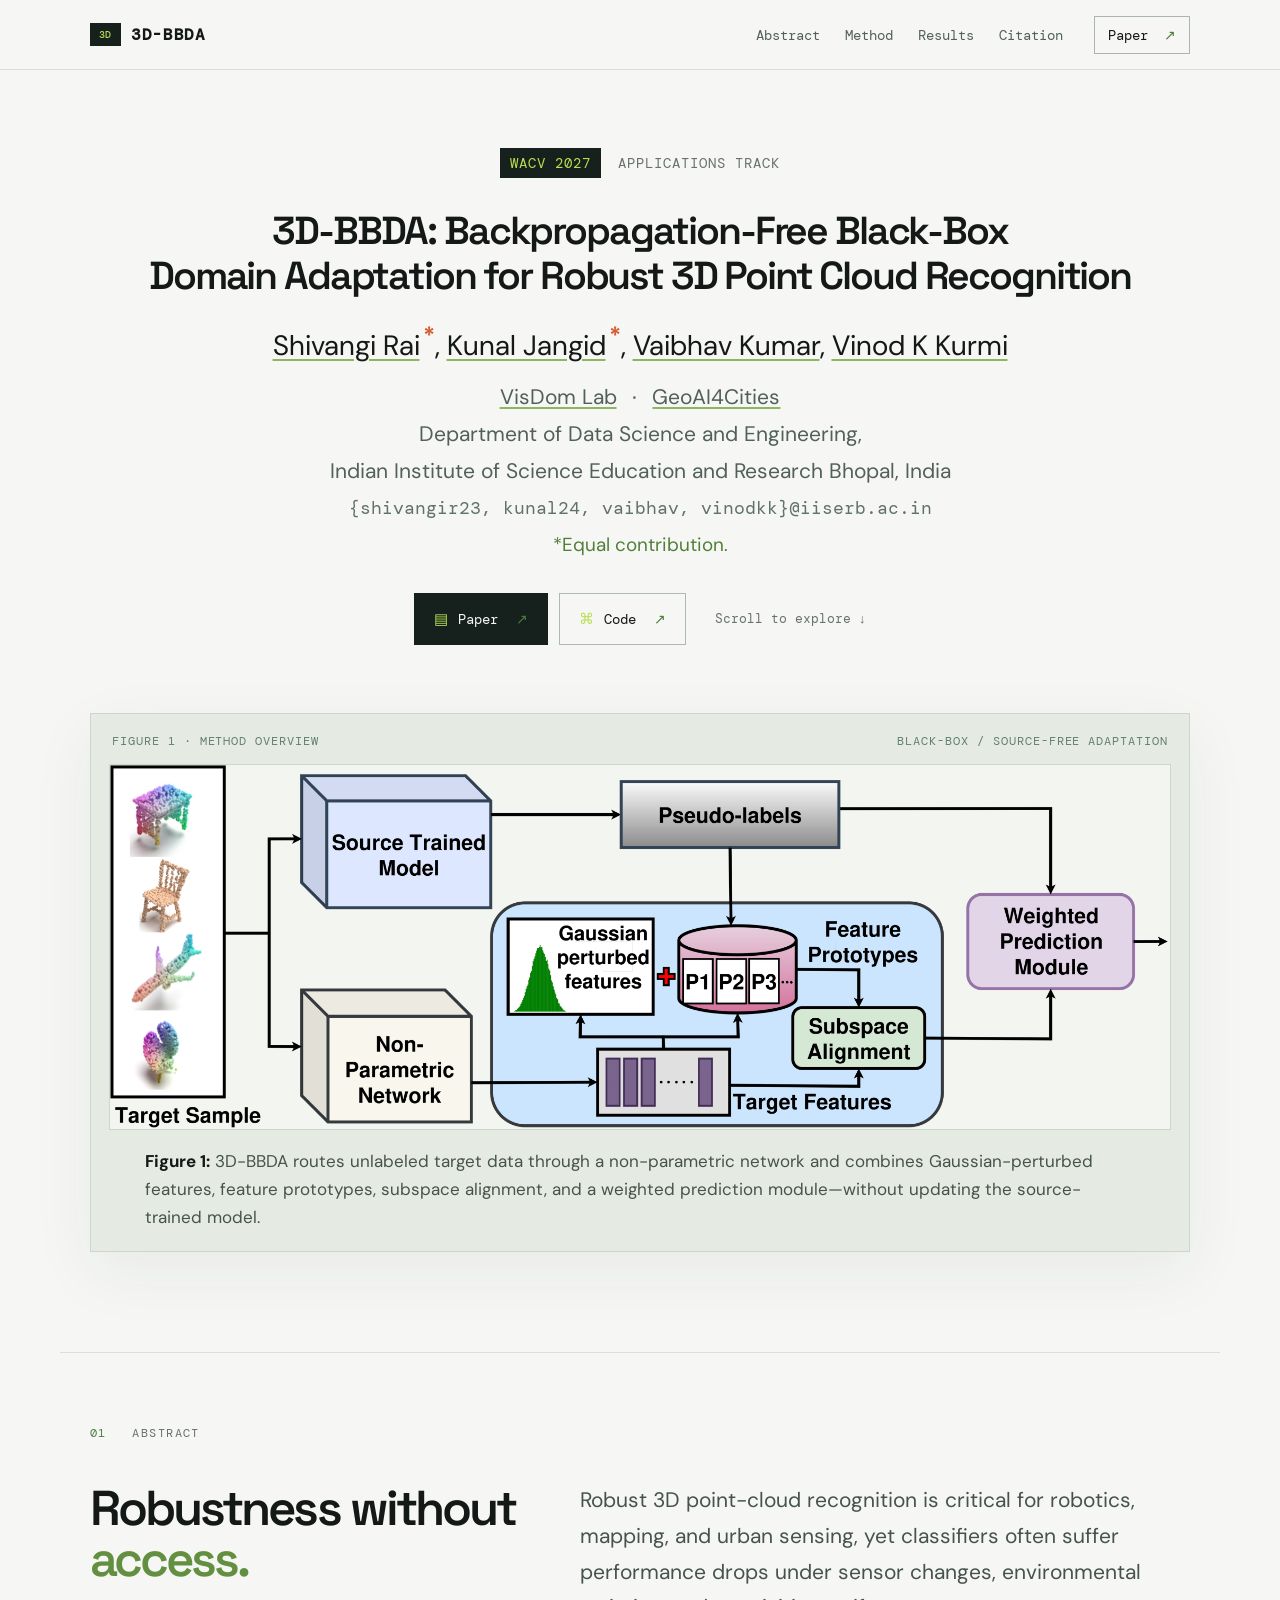
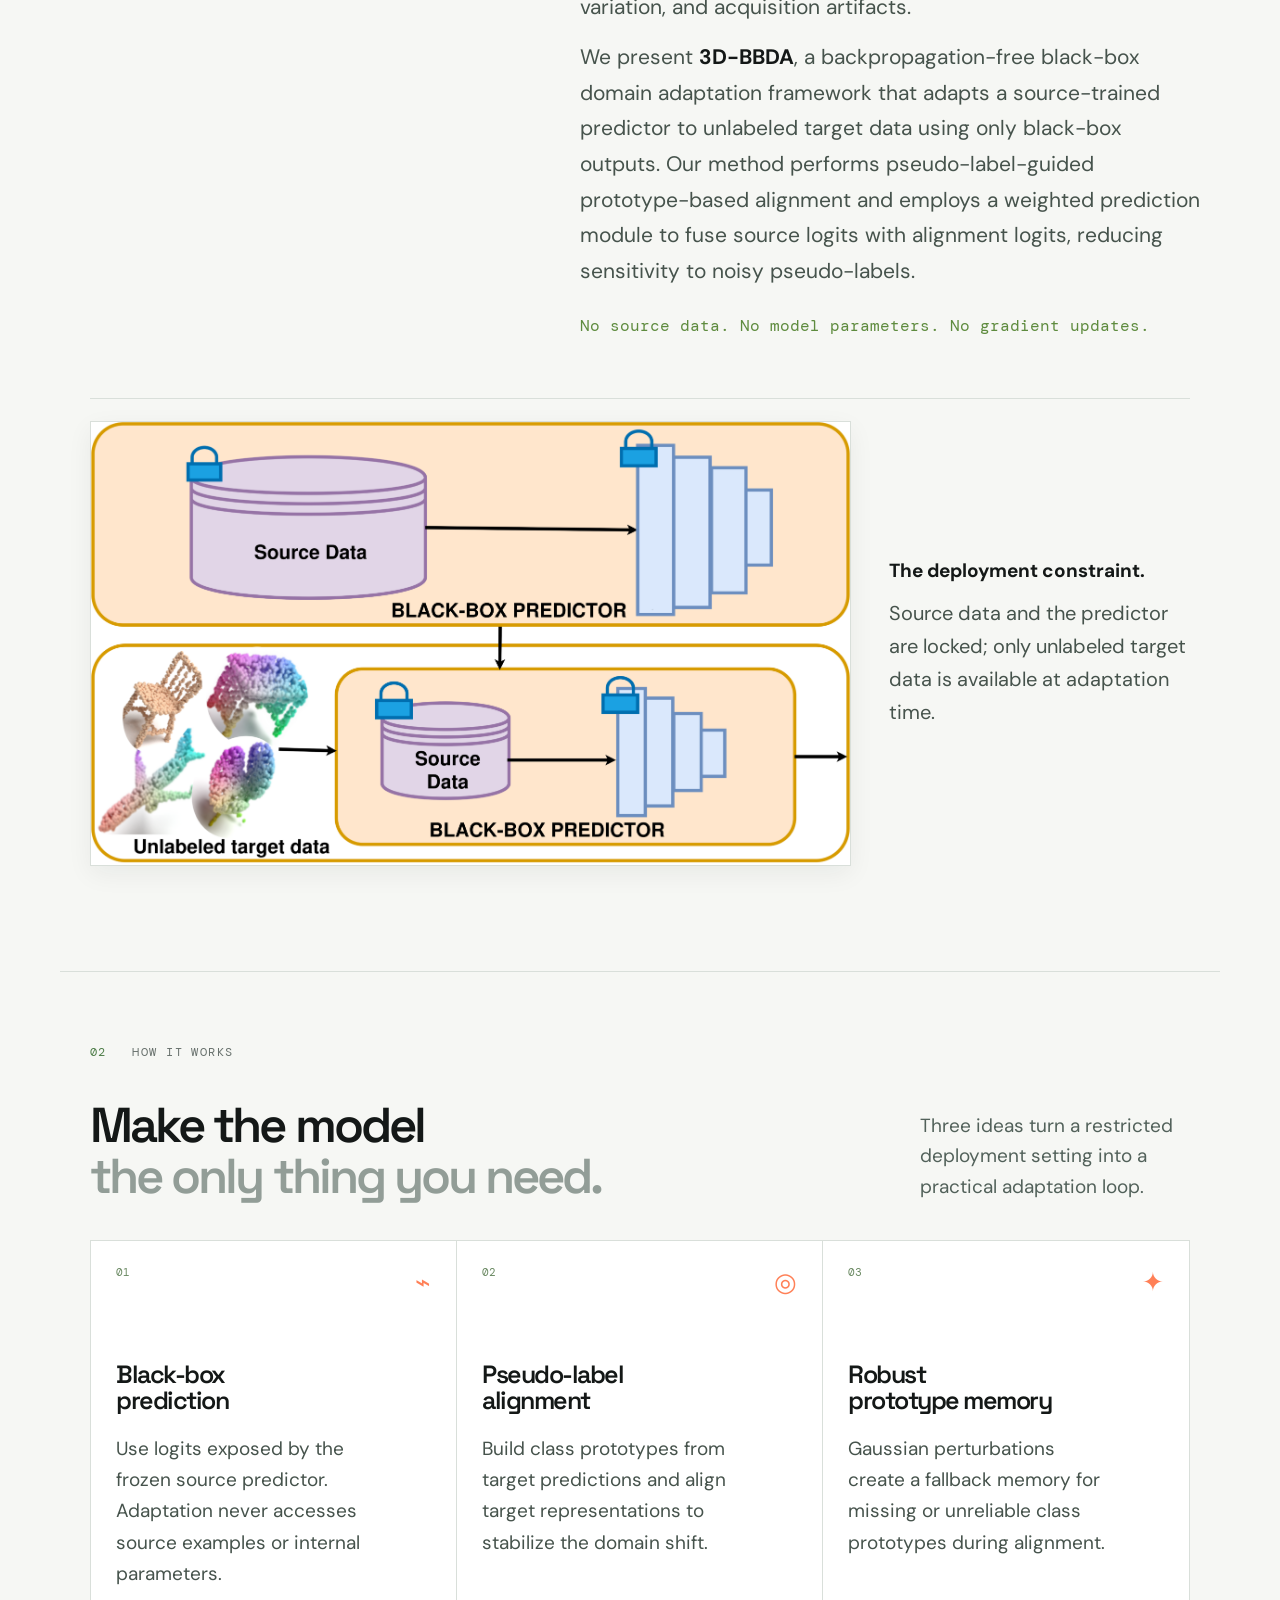
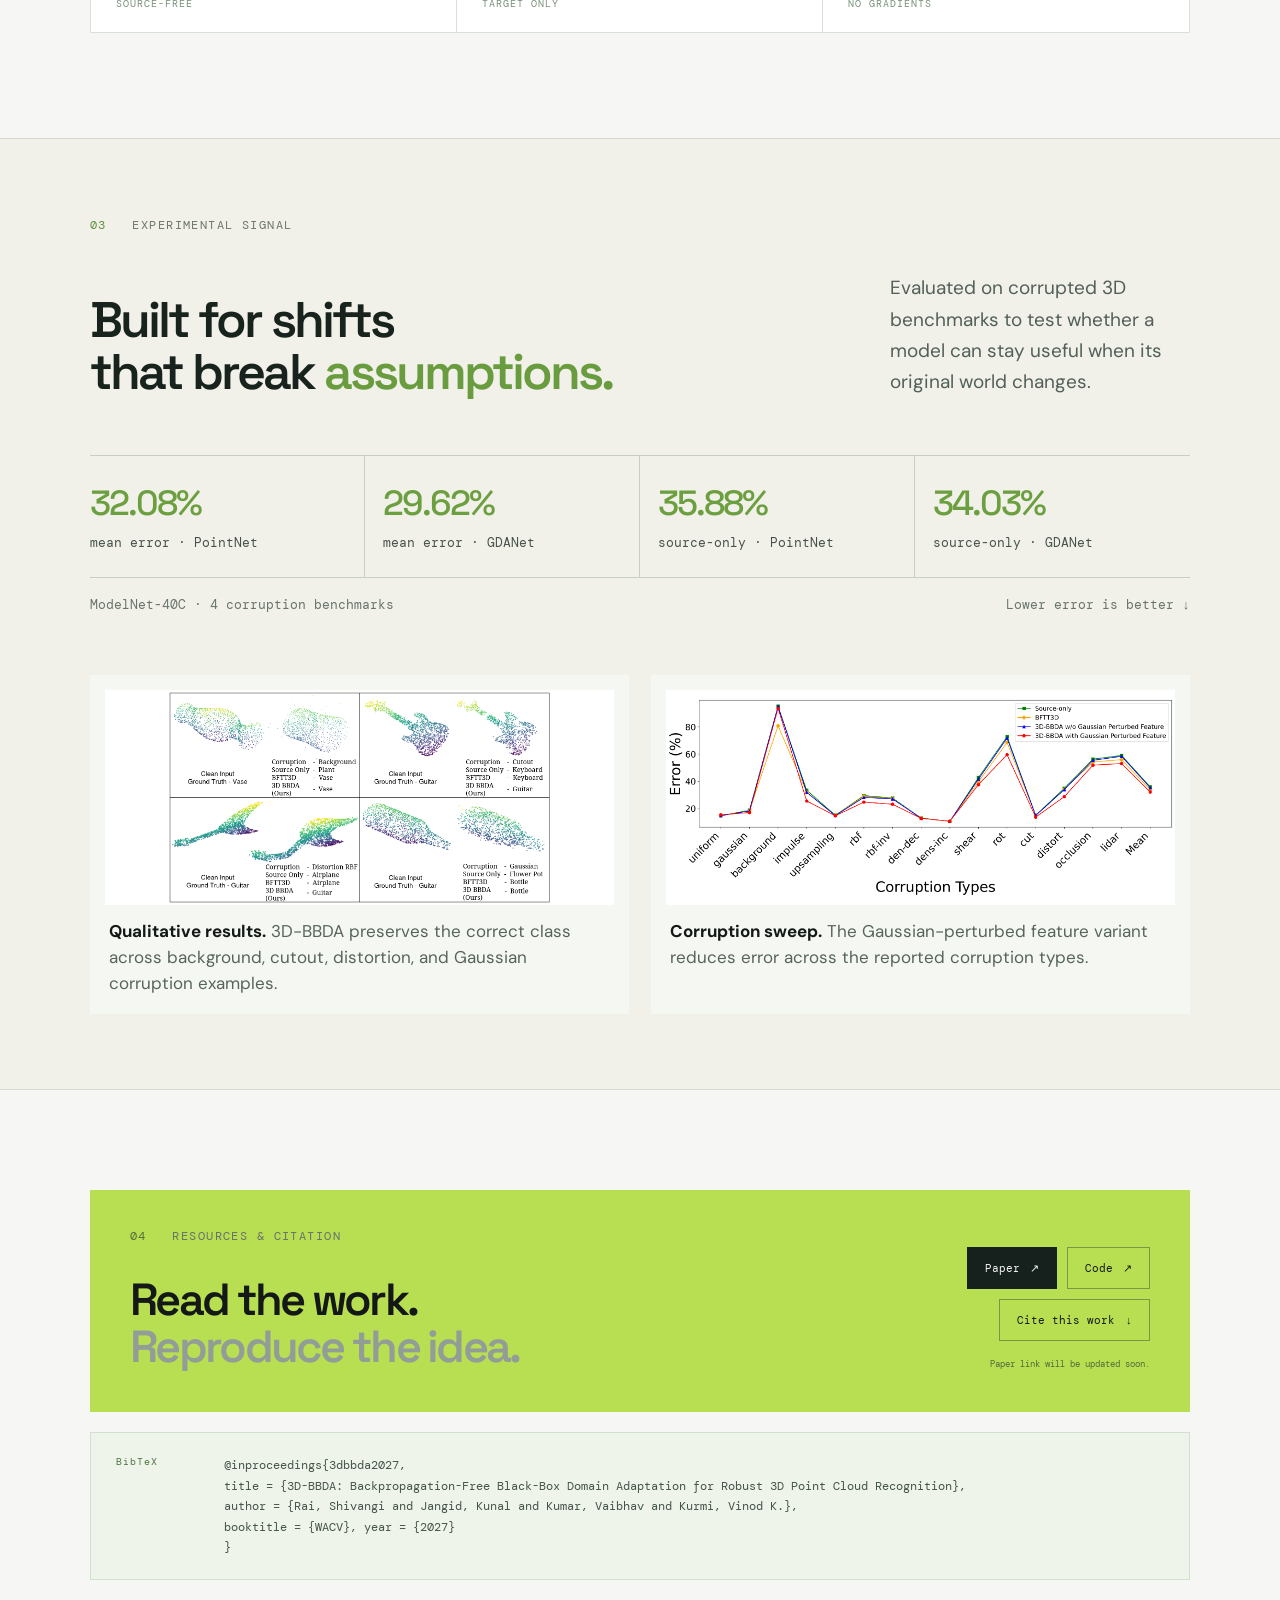
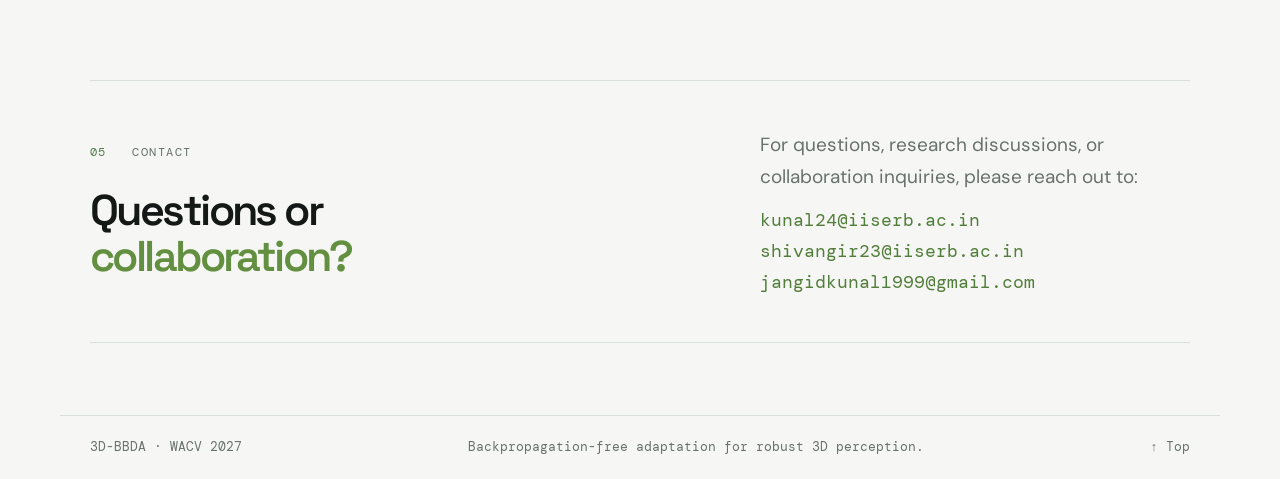
==== index.html @ edbd1acb "Prepare website for GitHub Pages" ====
<!doctype html>
<html lang="en">
  <head>
    <meta charset="UTF-8" />
    <meta name="viewport" content="width=device-width, initial-scale=1.0" />
    <meta name="description" content="3D-BBDA: Backpropagation-Free Black-Box Domain Adaptation for Robust 3D Point Cloud Recognition." />
    <title>3D-BBDA | WACV 2027</title>
    <link rel="preconnect" href="https://fonts.googleapis.com" />
    <link rel="preconnect" href="https://fonts.gstatic.com" crossorigin />
    <link href="https://fonts.googleapis.com/css2?family=DM+Mono:wght@400;500&family=DM+Sans:wght@400;500;600;700&family=Space+Grotesk:wght@400;500;600;700&display=swap" rel="stylesheet" />
    <link rel="stylesheet" href="styles.css?v=5" />
  </head>
  <body>
    <header class="topbar">
      <div class="topbar-inner">
        <a class="paper-id" href="#top"><span class="mark">3D</span><span>3D-BBDA</span></a>
        <nav><a href="#abstract">Abstract</a><a href="#method">Method</a><a href="#results">Results</a><a href="#citation">Citation</a></nav>
        <a class="mini-button" href="paper.html">Paper <span>↗</span></a>
      </div>
    </header>

    <main id="top">
      <section class="title-section wrap">
        <div class="venue-row"><span class="venue-pill">WACV 2027</span><span> Applications Track</span></div>
        <h1><span>3D-BBDA: Backpropagation-Free Black-Box</span><span>Domain Adaptation for Robust 3D Point Cloud Recognition</span></h1>
        <p class="authors"><a href="https://shivangiraii.github.io/" target="_blank" rel="noreferrer">Shivangi Rai</a><sup class="contribution-mark">*</sup>, <a href="https://kunaljangid01.github.io/" target="_blank" rel="noreferrer">Kunal Jangid</a><sup class="contribution-mark">*</sup>, <a href="https://sites.google.com/view/vaibhavkumar1/home" target="_blank" rel="noreferrer">Vaibhav Kumar</a>, <a href="https://vinodkkurmi.github.io/" target="_blank" rel="noreferrer">Vinod K Kurmi</a></p>
        <p class="affiliation"><a href="https://visdomlab.github.io/" target="_blank" rel="noreferrer">VisDom Lab</a> <span class="affiliation-separator">·</span> <a href="https://geoai4cities.com/" target="_blank" rel="noreferrer">GeoAI4Cities</a><br />Department of Data Science and Engineering,<br />Indian Institute of Science Education and Research Bhopal, India<br /><span>{shivangir23, kunal24, vaibhav, vinodkk}@iiserb.ac.in</span><br /><em>*Equal contribution.</em></p>
        <div class="title-actions"><a class="action-button filled" href="paper.html"><span class="button-icon">▤</span> Paper <span class="arrow">↗</span></a><a class="action-button" href="https://github.com/kunaljangid01/3D_BBDA" target="_blank" rel="noreferrer"><span class="button-icon">⌘</span> Code <span class="arrow">↗</span></a><a class="text-link" href="#abstract">Scroll to explore ↓</a></div>
      </section>

      <section class="figure-section wrap">
        <div class="figure-frame">
          <div class="figure-head"><span>FIGURE 1 · METHOD OVERVIEW</span><span>BLACK-BOX / SOURCE-FREE ADAPTATION</span></div>
          <img src="assets/3d_sfda_main_refine_small.png" alt="Paper figure showing the 3D-BBDA method: source-trained model, pseudo-labels, Gaussian perturbed features, feature prototypes, subspace alignment, and weighted prediction." />
          <div class="figure-caption"><strong>Figure 1:</strong> 3D-BBDA routes unlabeled target data through a non-parametric network and combines Gaussian-perturbed features, feature prototypes, subspace alignment, and a weighted prediction module—without updating the source-trained model.</div>
        </div>
      </section>

      <section class="abstract-section wrap" id="abstract">
        <div class="section-label">01 <span>ABSTRACT</span></div>
        <div class="abstract-grid"><h2>Robustness without<br /><em>access.</em></h2><div><p>Robust 3D point-cloud recognition is critical for robotics, mapping, and urban sensing, yet classifiers often suffer performance drops under sensor changes, environmental variation, and acquisition artifacts.</p><p>We present <strong>3D-BBDA</strong>, a backpropagation-free black-box domain adaptation framework that adapts a source-trained predictor to unlabeled target data using only black-box outputs. Our method performs pseudo-label-guided prototype-based alignment and employs a weighted prediction module to fuse source logits with alignment logits, reducing sensitivity to noisy pseudo-labels.</p><p class="abstract-note">No source data. No model parameters. No gradient updates.</p></div></div>
        <div class="motivation-figure"><img src="assets/3d_sfda_refine_small.png" alt="Paper figure illustrating the source-free black-box setting: source data and predictor are locked, while unlabeled target data is available." /><p><strong>The deployment constraint.</strong> Source data and the predictor are locked; only unlabeled target data is available at adaptation time.</p></div>
      </section>

      <section class="method-section wrap" id="method">
        <div class="section-label">02 <span>HOW IT WORKS</span></div>
        <div class="method-heading"><h2>Make the model<br /><span>the only thing you need.</span></h2><p>Three ideas turn a restricted deployment setting into a practical adaptation loop.</p></div>
        <div class="method-cards">
          <article><div class="card-top"><span>01</span><span class="card-glyph">⌁</span></div><h3>Black-box<br />prediction</h3><p>Use logits exposed by the frozen source predictor. Adaptation never accesses source examples or internal parameters.</p><div class="card-tag">SOURCE-FREE</div></article>
          <article><div class="card-top"><span>02</span><span class="card-glyph">◎</span></div><h3>Pseudo-label<br />alignment</h3><p>Build class prototypes from target predictions and align target representations to stabilize the domain shift.</p><div class="card-tag">TARGET ONLY</div></article>
          <article><div class="card-top"><span>03</span><span class="card-glyph">✦</span></div><h3>Robust<br />prototype memory</h3><p>Gaussian perturbations create a fallback memory for missing or unreliable class prototypes during alignment.</p><div class="card-tag">NO GRADIENTS</div></article>
        </div>
      </section>

      <section class="results-section" id="results">
        <div class="wrap"><div class="section-label light-label">03 <span>EXPERIMENTAL SIGNAL</span></div><div class="results-heading"><h2>Built for shifts<br />that break <em>assumptions.</em></h2><p>Evaluated on corrupted 3D benchmarks to test whether a model can stay useful when its original world changes.</p></div><div class="result-row"><div><strong>32.08%</strong><span>mean error · PointNet</span></div><div><strong>29.62%</strong><span>mean error · GDANet</span></div><div><strong>35.88%</strong><span>source-only · PointNet</span></div><div><strong>34.03%</strong><span>source-only · GDANet</span></div></div><div class="result-foot"><span>ModelNet-40C · 4 corruption benchmarks</span><span>Lower error is better ↓</span></div>
          <div class="evidence-grid"><figure><img src="assets/3D-BBDA_Visual_result_correct.png" alt="Qualitative comparison of clean inputs, corrupted point clouds, source-only predictions, BFTT3D predictions, and 3D-BBDA predictions." /><figcaption><strong>Qualitative results.</strong> 3D-BBDA preserves the correct class across background, cutout, distortion, and Gaussian corruption examples.</figcaption></figure><figure><img src="assets/error_curve_version3.png" alt="Error curves comparing Source-only, BFTT3D, and 3D-BBDA with and without Gaussian perturbed features across corruption types." /><figcaption><strong>Corruption sweep.</strong> The Gaussian-perturbed feature variant reduces error across the reported corruption types.</figcaption></figure></div>
        </div>
      </section>

      <section class="links-section wrap" id="links">
        <div class="links-card" id="citation"><div><div class="section-label">04 <span>RESOURCES &amp; CITATION</span></div><h2>Read the work.<br /><span>Reproduce the idea.</span></h2></div><div class="resource-buttons"><a class="resource-button primary" href="paper.html">Paper <span>↗</span></a><a class="resource-button" href="https://github.com/kunaljangid01/3D_BBDA" target="_blank" rel="noreferrer">Code <span>↗</span></a><a class="resource-button citation-button" href="#citation-text">Cite this work <span>↓</span></a><small>Paper link will be updated soon.</small></div></div>
        <div class="citation-text" id="citation-text"><span>BibTeX</span><code>@inproceedings{3dbbda2027,<br />  title = {3D-BBDA: Backpropagation-Free Black-Box Domain Adaptation for Robust 3D Point Cloud Recognition},<br />  author = {Rai, Shivangi and Jangid, Kunal and Kumar, Vaibhav and Kurmi, Vinod K.},<br />  booktitle = {WACV}, year = {2027}<br />}</code></div>
      </section>
    </main>
    <section class="contact-section wrap" id="contact">
      <div class="contact-card">
        <div><div class="section-label">05 <span>CONTACT</span></div><h2>Questions or<br /><em>collaboration?</em></h2></div>
        <div class="contact-details"><p>For questions, research discussions, or collaboration inquiries, please reach out to:</p><a href="mailto:kunal24@iiserb.ac.in">kunal24@iiserb.ac.in</a><a href="mailto:shivangir23@iiserb.ac.in">shivangir23@iiserb.ac.in</a><a href="mailto:jangidkunal1999@gmail.com">jangidkunal1999@gmail.com</a></div>
      </div>
    </section>
    <footer class="footer wrap"><span>3D-BBDA · WACV 2027</span><span>Backpropagation-free adaptation for robust 3D perception.</span><a href="#top">↑ Top</a></footer>
    <script src="script.js"></script>
  </body>
</html>
---- styles.css ----
:root{--paper:#f6f7f4;--ink:#141817;--muted:#68716d;--line:#d9dfda;--green:#b8df52;--deep:#16211d;--orange:#ff8057;--mono:"DM Mono",monospace;--sans:"DM Sans",sans-serif;--display:"Space Grotesk",sans-serif}*{box-sizing:border-box}html{scroll-behavior:smooth}body{margin:0;background:var(--paper);color:var(--ink);font-family:var(--sans)}.wrap{max-width:1160px;margin:auto;padding-left:30px;padding-right:30px}.topbar{height:70px;background:rgba(246,247,244,.94);border-bottom:1px solid var(--line);position:sticky;top:0;z-index:5;backdrop-filter:blur(12px)}.topbar-inner{max-width:1160px;height:100%;padding:0 30px;margin:auto;display:flex;align-items:center}.paper-id{display:flex;gap:10px;align-items:center;text-decoration:none;color:var(--ink);font:600 13px var(--mono);letter-spacing:.04em}.mark{display:grid;place-items:center;background:var(--deep);color:var(--green);font:500 10px var(--mono);width:31px;height:23px}.topbar nav{display:flex;gap:25px;margin-left:auto;margin-right:31px}.topbar nav a,.mini-button{color:var(--muted);text-decoration:none;font:11px var(--mono)}.topbar nav a:hover,.footer a:hover{color:var(--ink)}.mini-button{border:1px solid #aab5ae;padding:9px 13px;color:var(--ink)}.mini-button span,.arrow{color:#4b7e39;margin-left:8px}.title-section{padding-top:78px;padding-bottom:68px;text-align:center}.venue-row{display:flex;justify-content:center;align-items:center;gap:17px;color:var(--muted);font:10px var(--mono);letter-spacing:.07em;text-transform:uppercase}.venue-pill{background:var(--deep);color:var(--green);padding:6px 10px}.paper-no{border-left:1px solid var(--line);padding-left:17px}.title-section h1{font:600 clamp(32px,4.8vw,64px)/1.08 var(--display);letter-spacing:-.055em;max-width:1060px;margin:31px auto 25px}.authors{font-size:16px;margin:0}.authors span{color:#a2aba6;padding:0 8px}.authors sup,.affiliation sup{color:#56833d;font:10px var(--mono)}.affiliation{font-size:12px;color:var(--muted);margin:9px 0 0}.title-actions{display:flex;justify-content:center;align-items:center;gap:11px;margin-top:37px}.action-button,.resource-button{border:1px solid #aeb9b2;color:var(--ink);padding:13px 17px;text-decoration:none;font:11px var(--mono);display:flex;align-items:center;gap:10px}.action-button:hover,.resource-button:hover{background:white;border-color:#758178}.action-button.filled,.resource-button.primary{background:var(--deep);border-color:var(--deep);color:var(--paper)}.action-button.filled:hover,.resource-button.primary:hover{background:#273a32}.button-icon{color:var(--green);font-size:15px}.text-link{color:var(--muted);font:10px var(--mono);text-decoration:none;margin-left:18px}.text-link:hover{color:var(--ink)}.figure-section{padding-bottom:100px}.figure-frame{background:#e5ebe3;border:1px solid #ccd6ce;padding:18px 18px 20px;box-shadow:0 20px 60px #20352e10}.figure-head{display:flex;justify-content:space-between;padding:1px 3px 15px;color:#64806c;font:10px var(--mono);letter-spacing:.08em}.figure-frame img{display:block;width:100%;background:#f3f6f0;border:1px solid #ccd7cd}.figure-caption{max-width:990px;margin:17px auto 0;color:#5d6762;font-size:12px;line-height:1.65}.figure-caption strong{color:var(--ink)}.abstract-section,.method-section{border-top:1px solid var(--line);padding-top:72px;padding-bottom:105px}.section-label{color:#6c856f;font:10px var(--mono);letter-spacing:.12em}.section-label span{color:var(--muted);margin-left:17px}.abstract-grid{display:grid;grid-template-columns:40% 60%;gap:50px;margin-top:42px}.abstract-grid h2,.method-heading h2,.results-heading h2,.links-card h2{font:600 49px/1.04 var(--display);letter-spacing:-.06em;margin:0}.abstract-grid h2 em,.results-heading em{color:#638f41;font-style:normal}.abstract-grid p{color:#4f5a54;line-height:1.7;font-size:15px;max-width:620px;margin:0 0 14px}.abstract-grid strong{color:var(--ink)}.abstract-note{font:11px var(--mono)!important;color:#5e8b3e!important;padding-top:11px}.method-heading{display:flex;justify-content:space-between;align-items:end;margin-top:40px;margin-bottom:38px}.method-heading h2 span,.links-card h2 span{color:#929d97}.method-heading p{color:var(--muted);font-size:13px;line-height:1.6;max-width:270px;margin:0}.method-cards{display:grid;grid-template-columns:repeat(3,1fr);border:1px solid var(--line);background:white}.method-cards article{min-height:290px;padding:24px 25px;border-right:1px solid var(--line);position:relative}.method-cards article:last-child{border:0}.card-top{display:flex;justify-content:space-between;color:#6a8962;font:11px var(--mono)}.card-glyph{font-size:26px;color:var(--orange)}.method-cards h3{font:600 25px/1.05 var(--display);letter-spacing:-.06em;margin:62px 0 18px}.method-cards p{color:var(--muted);font-size:13px;line-height:1.65;max-width:260px}.card-tag{position:absolute;bottom:22px;color:#789079;font:9px var(--mono);letter-spacing:.1em}.results-section{background:var(--deep);color:var(--paper);padding:78px 0 75px}.light-label{color:var(--green)}.light-label span{color:#91a19a}.results-heading{display:flex;justify-content:space-between;align-items:end;margin:39px 0 57px}.results-heading h2{font-size:50px}.results-heading em{color:var(--green)}.results-heading p{color:#b1beb7;font-size:13px;line-height:1.65;max-width:300px;margin:0}.result-row{display:grid;grid-template-columns:repeat(4,1fr);border-top:1px solid #53645a;border-bottom:1px solid #53645a}.result-row div{padding:25px 18px 26px;border-right:1px solid #53645a}.result-row div:first-child{padding-left:0}.result-row div:last-child{border:0}.result-row strong{display:block;color:var(--green);font:500 35px var(--display);letter-spacing:-.06em}.result-row span{display:block;color:#a8b5ae;font:10px var(--mono);margin-top:9px}.result-foot{display:flex;justify-content:space-between;color:#83938b;font:10px var(--mono);padding-top:18px}.links-section{padding-top:100px;padding-bottom:100px}.links-card{background:var(--green);padding:38px 40px 42px;display:flex;justify-content:space-between;align-items:end}.links-card .section-label{color:#516c39}.links-card h2{font-size:45px;margin-top:33px}.resource-buttons{display:flex;gap:10px;align-items:center;flex-wrap:wrap;justify-content:end;max-width:340px}.resource-button{border-color:#779945}.resource-buttons small{display:block;width:100%;color:#526a3b;font:9px var(--mono);margin-top:7px;text-align:right}.footer{border-top:1px solid var(--line);padding-top:22px;padding-bottom:24px;display:flex;justify-content:space-between;color:var(--muted);font:10px var(--mono)}.footer a{color:var(--muted);text-decoration:none}@media(max-width:750px){.wrap{padding-left:20px;padding-right:20px}.topbar-inner{padding:0 20px}.topbar nav{display:none}.mini-button{margin-left:auto}.title-section{padding-top:55px}.venue-row{flex-wrap:wrap;gap:10px}.paper-no{display:none}.title-section h1{font-size:34px}.desktop{display:none}.title-actions{flex-wrap:wrap}.text-link{width:100%;margin:8px 0 0}.figure-section{padding-bottom:70px}.figure-head{font-size:8px}.figure-caption{font-size:11px}.abstract-grid{display:block}.abstract-grid h2{margin-bottom:35px;font-size:42px}.method-heading,.results-heading,.links-card{display:block}.method-heading p,.results-heading p{margin-top:24px}.method-cards{grid-template-columns:1fr}.method-cards article{border-right:0;border-bottom:1px solid var(--line)}.method-cards article:last-child{border-bottom:0}.results-heading h2{font-size:42px}.result-row{grid-template-columns:repeat(2,1fr)}.result-row div,.result-row div:first-child{padding:20px 12px}.result-row strong{font-size:30px}.result-foot{gap:18px;line-height:1.5}.links-card{padding:30px}.links-card h2{font-size:39px;margin-bottom:35px}.resource-buttons{justify-content:start}.resource-buttons small{text-align:left}.footer{gap:15px;flex-wrap:wrap}}
.figure-frame img{max-height:560px;object-fit:contain}
.motivation-figure{margin-top:48px;border-top:1px solid var(--line);padding-top:22px;display:grid;grid-template-columns:2fr 1fr;gap:25px;align-items:center}
.motivation-figure img{width:100%;max-height:240px;object-fit:contain;background:#fff;border:1px solid var(--line)}
.motivation-figure p{font-size:12px;line-height:1.7;color:var(--muted);max-width:240px}
.motivation-figure strong{color:var(--ink);display:block;margin-bottom:7px}
.evidence-grid{display:grid;grid-template-columns:1fr 1fr;gap:22px;margin-top:62px}
.evidence-grid figure{margin:0;padding:15px;background:#f5f8f2;color:var(--ink)}
.evidence-grid img{display:block;width:100%;height:215px;object-fit:contain;background:#fff}
.evidence-grid figcaption{font-size:11px;line-height:1.55;color:#56645b;padding:13px 4px 2px}
.evidence-grid figcaption strong{color:var(--ink)}
@media(max-width:750px){.motivation-figure{display:block}.motivation-figure p{max-width:none}.evidence-grid{grid-template-columns:1fr}.evidence-grid img{height:auto;max-height:280px}}
.authors{font-size:clamp(15px,1.8vw,20px);line-height:1.55;color:var(--ink);max-width:1050px;margin:0 auto}
.authors a{color:var(--ink);text-decoration:underline;text-decoration-color:#8eb661;text-decoration-thickness:2px;text-underline-offset:4px}
.authors a:hover,.contact-line a:hover{color:#4f8238}
.authors .contribution-mark{display:inline-block;color:#d65b2f;font:700 0.85em/1 var(--sans);vertical-align:super;margin-left:3px;text-decoration:none}
.affiliation{font-size:clamp(12px,1.35vw,15px);line-height:1.75;color:#52605a;margin-top:12px}
.affiliation a{color:#52605a;text-decoration:underline;text-decoration-color:#8eb661;text-underline-offset:3px}
.affiliation a:hover{color:#4f8238}
.affiliation-separator{color:#8eb661;padding:0 .35em}
.affiliation span{font-family:var(--mono);font-size:.88em;color:#617269}
.affiliation em{color:#527e3b;font-style:normal;font-size:.9em}
.contact-line{font:12px var(--mono);line-height:1.7;color:#5b6961;margin:10px auto 0}
.contact-line a{color:#527e3b;text-decoration:none}
.contact-line span{padding:0 8px;color:#9aa49e}
.title-actions{margin-top:30px}
.topbar nav a{color:#526159;font-size:11px}
.topbar nav a:hover{color:#3f7834}
.mini-button{color:var(--ink)}
.abstract-grid p,.method-cards p,.figure-caption,.motivation-figure p{color:#46534c}
.section-label{color:#4e7d48}
.method-heading p,.results-heading p{font-size:14px;color:#52615a}
.result-row span{font-size:11px;color:#c1ccc5}
.citation-text{display:grid;grid-template-columns:90px 1fr;gap:18px;margin-top:20px;padding:22px 25px;background:#eef4e9;border:1px solid #d1dfcf;color:#527344}
.citation-text span{font:10px var(--mono);letter-spacing:.1em}
.citation-text code{font:12px/1.7 var(--mono);color:#44534b;white-space:normal}
.paper-placeholder{min-height:100vh;display:grid;place-items:center;background:var(--deep);color:var(--paper)}
.paper-placeholder main{text-align:center;padding:35px;max-width:700px}
.placeholder-mark{font:11px var(--mono);letter-spacing:.13em;color:var(--green)}
.paper-placeholder h1{font:600 clamp(26px,4.25vw,46px)/.95 var(--display);letter-spacing:-.045em;margin:26px 0 20px}
.paper-placeholder h1 em{color:var(--green);font-style:normal}
.paper-placeholder p{color:#b8c4bd;font-size:16px;margin-bottom:30px}
.paper-placeholder a{color:var(--green);font:12px var(--mono);text-decoration:none}
.contact-section{padding-bottom:72px}
.contact-card{border-top:1px solid var(--line);border-bottom:1px solid var(--line);padding:48px 0;display:flex;justify-content:space-between;align-items:center}
.contact-card h2{font:600 43px/1.05 var(--display);letter-spacing:-.06em;margin:28px 0 0}
.contact-card h2 em{color:#638f41;font-style:normal}
.contact-details{max-width:430px;color:var(--muted);font-size:13px;line-height:1.65}
.contact-details p{margin:0 0 16px}
.contact-details a{display:block;color:#527e3b;font:13px var(--mono);text-decoration:none;margin-top:7px}
.contact-details a:hover{color:var(--ink)}
@media(max-width:750px){.topbar nav{display:flex;gap:13px;margin-right:10px}.topbar nav a{font-size:9px}.topbar .paper-id{font-size:11px}.contact-line{font-size:10px}.citation-text{display:block}.citation-text code{display:block;margin-top:14px;font-size:10px;overflow-wrap:anywhere}.authors{font-size:15px}}
@media(max-width:750px){.contact-card{display:block;padding:38px 0}.contact-card h2{font-size:38px;margin-bottom:30px}.contact-section{padding-bottom:45px}}
.title-section h1{font-size:clamp(26px,3.05vw,42px)!important;line-height:1.15;max-width:1160px}
.title-section h1 span{display:block;white-space:nowrap}
.venue-row{font-size:11px}
.authors{font-size:clamp(18px,2.1vw,23px)}
.affiliation{font-size:clamp(15px,1.6vw,18px)}
.contact-line{font-size:13px}
.figure-head,.section-label{font-size:11px}
.figure-caption{font-size:14px}
.abstract-grid p{font-size:18px}
.abstract-note{font-size:12px!important}
.method-heading p,.results-heading p{font-size:16px}
.method-cards p{font-size:16px}
.card-tag{font-size:10px}
.result-row span,.result-foot{font-size:11px}
.evidence-grid figcaption{font-size:14px}
.contact-details{font-size:16px}
.contact-details a{font-size:15px}
.footer{font-size:11px}
@media(max-width:750px){.title-section h1{font-size:28px!important}.title-section h1 span{white-space:normal}.authors{font-size:17px}.affiliation{font-size:14px}.abstract-grid p{font-size:17px}.figure-caption{font-size:14px}.method-cards p{font-size:15px}}
.topbar nav a,.mini-button{font-size:13px}
.venue-row{font-size:12px}
.authors{font-size:clamp(19px,2.25vw,25px)}
.affiliation{font-size:clamp(16px,1.75vw,19px)}
.contact-line{font-size:14px}
.figure-head,.section-label{font-size:12px}
.figure-caption{font-size:15px}
.abstract-grid p{font-size:19px}
.method-heading p,.results-heading p{font-size:17px}
.method-cards p{font-size:17px}
.result-row span,.result-foot{font-size:12px}
.evidence-grid figcaption{font-size:15px}
.contact-details{font-size:17px}
.contact-details a{font-size:16px}
.footer{font-size:12px}
@media(max-width:750px){.topbar nav a,.mini-button{font-size:10px}.venue-row{font-size:10px}.authors{font-size:18px}.affiliation{font-size:15px}.abstract-grid p{font-size:18px}.figure-caption{font-size:15px}.method-heading p,.results-heading p{font-size:16px}.method-cards p{font-size:16px}.evidence-grid figcaption{font-size:14px}}
.authors{font-size:clamp(21px,2.5vw,28px)}
.affiliation{font-size:clamp(18px,2vw,21px)}
.contact-line{font-size:16px}
.figure-caption{font-size:17px}
.abstract-grid p{font-size:21px}
.abstract-note{font-size:14px!important}
.method-heading p,.results-heading p{font-size:19px}
.method-cards p{font-size:19px}
.result-row span,.result-foot{font-size:13px}
.evidence-grid figcaption{font-size:17px}
.contact-details{font-size:19px}
.contact-details a{font-size:18px}
.footer{font-size:13px}
.results-section .section-label{color:#c6ef70}
.results-section .section-label span{color:#d2ddd6}
.results-heading p{color:#d2ddd6!important}
.result-row span{color:#edf4ef!important}
.result-foot{color:#b9c9c0!important}
.results-section .results-heading h2{color:#f6f7f4}
@media(max-width:750px){.authors{font-size:20px}.affiliation{font-size:17px}.contact-line{font-size:14px}.figure-caption{font-size:16px}.abstract-grid p{font-size:19px}.abstract-note{font-size:13px!important}.method-heading p,.results-heading p{font-size:18px}.method-cards p{font-size:18px}.evidence-grid figcaption{font-size:16px}.contact-details{font-size:18px}.contact-details a{font-size:17px}}
.results-section{background:#f1f0e9;color:#18231d;border-top:1px solid #d7d8ce;border-bottom:1px solid #d7d8ce}
.results-section .light-label{color:#5d913f}
.results-section .light-label span{color:#6d766f}
.results-section .results-heading h2{color:#18231d}
.results-section .results-heading em{color:#699c3e}
.results-section .results-heading p{color:#52605a!important}
.results-section .result-row{border-color:#c7cec3}
.results-section .result-row div{border-color:#c7cec3}
.results-section .result-row strong{color:#6b9f3f}
.results-section .result-row span{color:#46534c!important}
.results-section .result-foot{color:#68756c!important}
@media(max-width:750px){.motivation-figure p{font-size:17px;max-width:none}.motivation-figure strong{font-size:17px}}
.paper-id{font-size:16px}
.topbar nav a,.mini-button{font-size:14px}
.venue-row{font-size:14px}
.action-button{font-size:14px;padding:15px 19px}
.text-link{font-size:13px}
.abstract-note{font-size:16px!important;line-height:1.6}
.motivation-figure p{font-size:16px;line-height:1.7}
.motivation-figure{grid-template-columns:minmax(0,2.15fr) minmax(250px,.85fr);gap:38px;align-items:center}
.motivation-figure img{max-height:none;aspect-ratio:auto;box-shadow:0 8px 24px rgba(20,35,28,.06)}
.motivation-figure p{font-size:20px;line-height:1.65;max-width:330px;color:#46534c}

.paper-placeholder{min-height:100vh;background:var(--paper);color:var(--ink);display:flex;flex-direction:column}
.paper-header{height:78px;border-bottom:1px solid var(--line);display:flex;align-items:center;justify-content:space-between;padding:0 clamp(24px,5vw,72px)}
.paper-brand{display:flex;align-items:center;gap:11px;color:var(--ink);font:600 14px var(--mono);letter-spacing:.04em;text-decoration:none}
.paper-brand-mark{display:grid;place-items:center;width:32px;height:24px;background:var(--deep);color:var(--green);font:500 10px var(--mono)}
.paper-back,.paper-home-link{color:var(--muted);font:12px var(--mono);text-decoration:none}
.paper-back span{color:#628d42;margin-left:7px}
.paper-back:hover,.paper-home-link:hover{color:var(--ink)}
.paper-main{width:min(100% - 48px,700px);margin:auto;text-align:center;padding:0 0 10vh}
.paper-intro{max-width:570px}
.paper-kicker{color:#64806c;font:11px var(--mono);letter-spacing:.12em}
.paper-main h1{font:600 clamp(42px,6vw,68px)/.98 var(--display);letter-spacing:-.07em;margin:25px 0 20px}
.paper-intro h1 em,.paper-card h2 em{color:#6d9f40;font-style:normal}
.paper-main p{color:var(--muted);font-size:16px;line-height:1.65;margin:0 0 28px}
.paper-home-link{display:inline-block;color:#4f8038;border-bottom:1px solid #9dbd7c;padding-bottom:5px}
.paper-card{background:var(--deep);color:var(--paper);padding:30px 32px 34px;min-height:360px;display:flex;flex-direction:column;justify-content:flex-end;box-shadow:16px 16px 0 #dfe8dc}
.paper-card-top{display:flex;justify-content:space-between;align-items:center;color:#a9b9af;font:10px var(--mono);letter-spacing:.1em;margin-bottom:auto}
.paper-status-dot{width:8px;height:8px;border-radius:50%;background:var(--green);box-shadow:0 0 0 5px #b8df5220}
.paper-card-icon{color:var(--green);font-size:32px;margin:35px 0 20px}
.paper-card h2{font:600 clamp(32px,4vw,49px)/.98 var(--display);letter-spacing:-.06em;margin:0}
.paper-card-rule{height:1px;background:#53645a;margin:28px 0 18px}
.paper-card p{color:#afbeb5;font-size:12px;line-height:1.65;margin:0;max-width:350px}
.paper-footer{border-top:1px solid var(--line);margin:0 clamp(24px,5vw,72px);padding:18px 0 22px;display:flex;justify-content:space-between;color:#7b8780;font:10px var(--mono);letter-spacing:.04em}
@media(max-width:750px){.paper-header{height:68px}.paper-main{width:min(100% - 40px,560px);padding:0 0 10vh}.paper-main h1{font-size:48px}.paper-main p{font-size:15px}}
.motivation-figure strong{font-size:19px;line-height:1.35;margin-bottom:14px}
@media(max-width:750px){.paper-id{font-size:13px}.topbar nav a,.mini-button{font-size:11px}.venue-row{font-size:12px}.action-button{font-size:13px}.text-link{font-size:12px}.abstract-note{font-size:15px!important}.motivation-figure p{font-size:15px}}
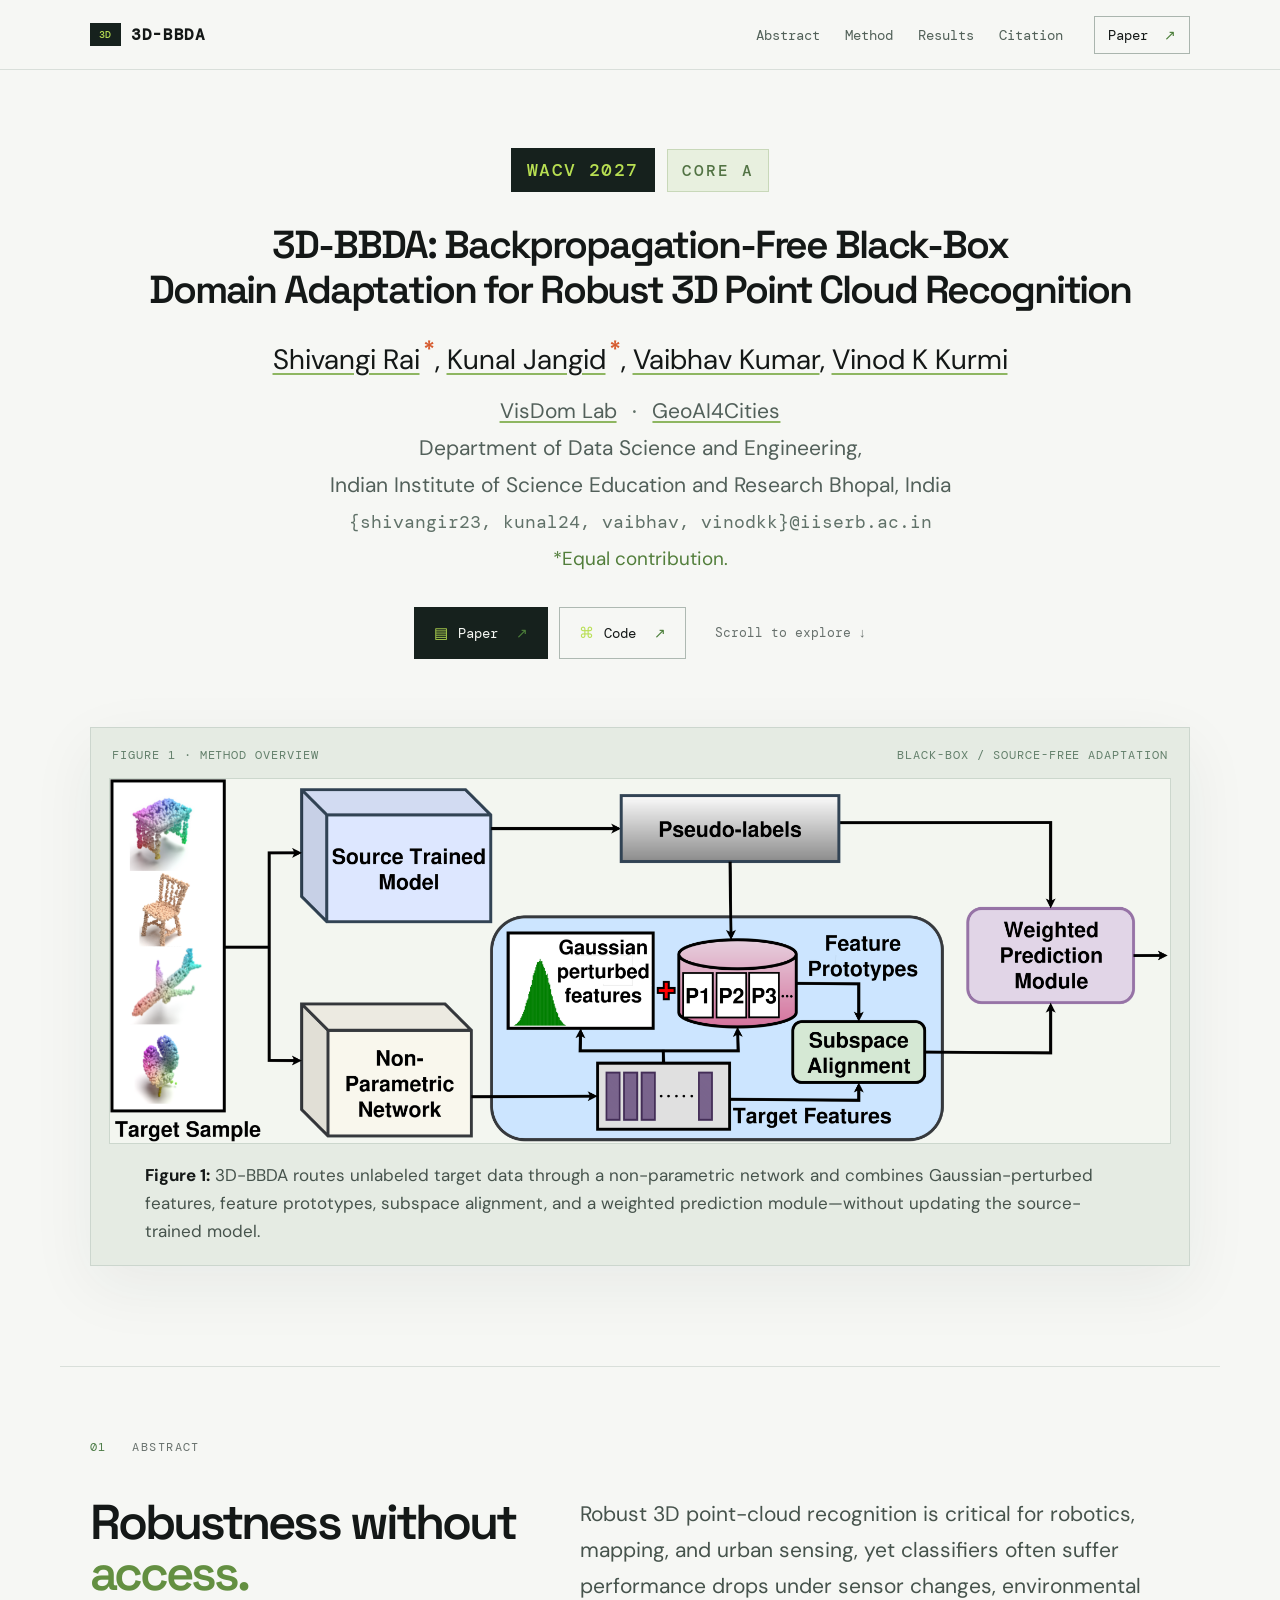
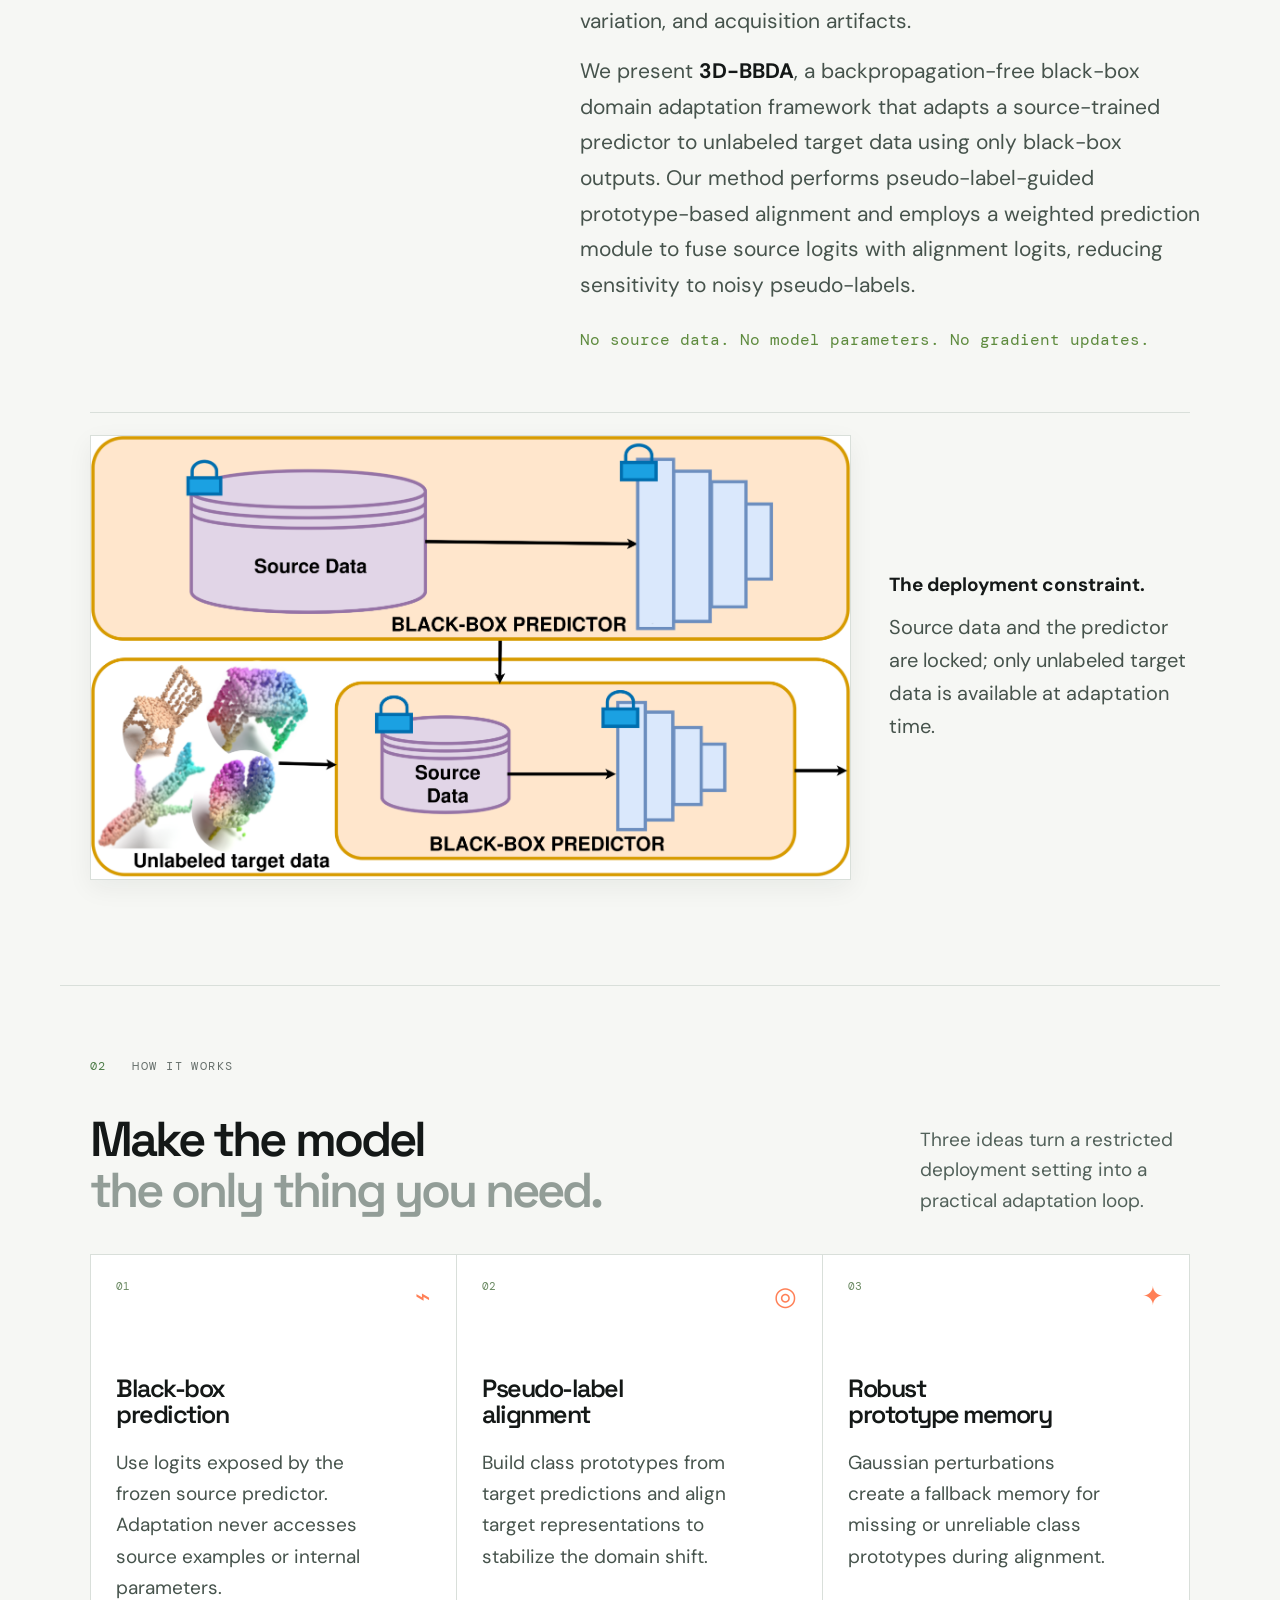
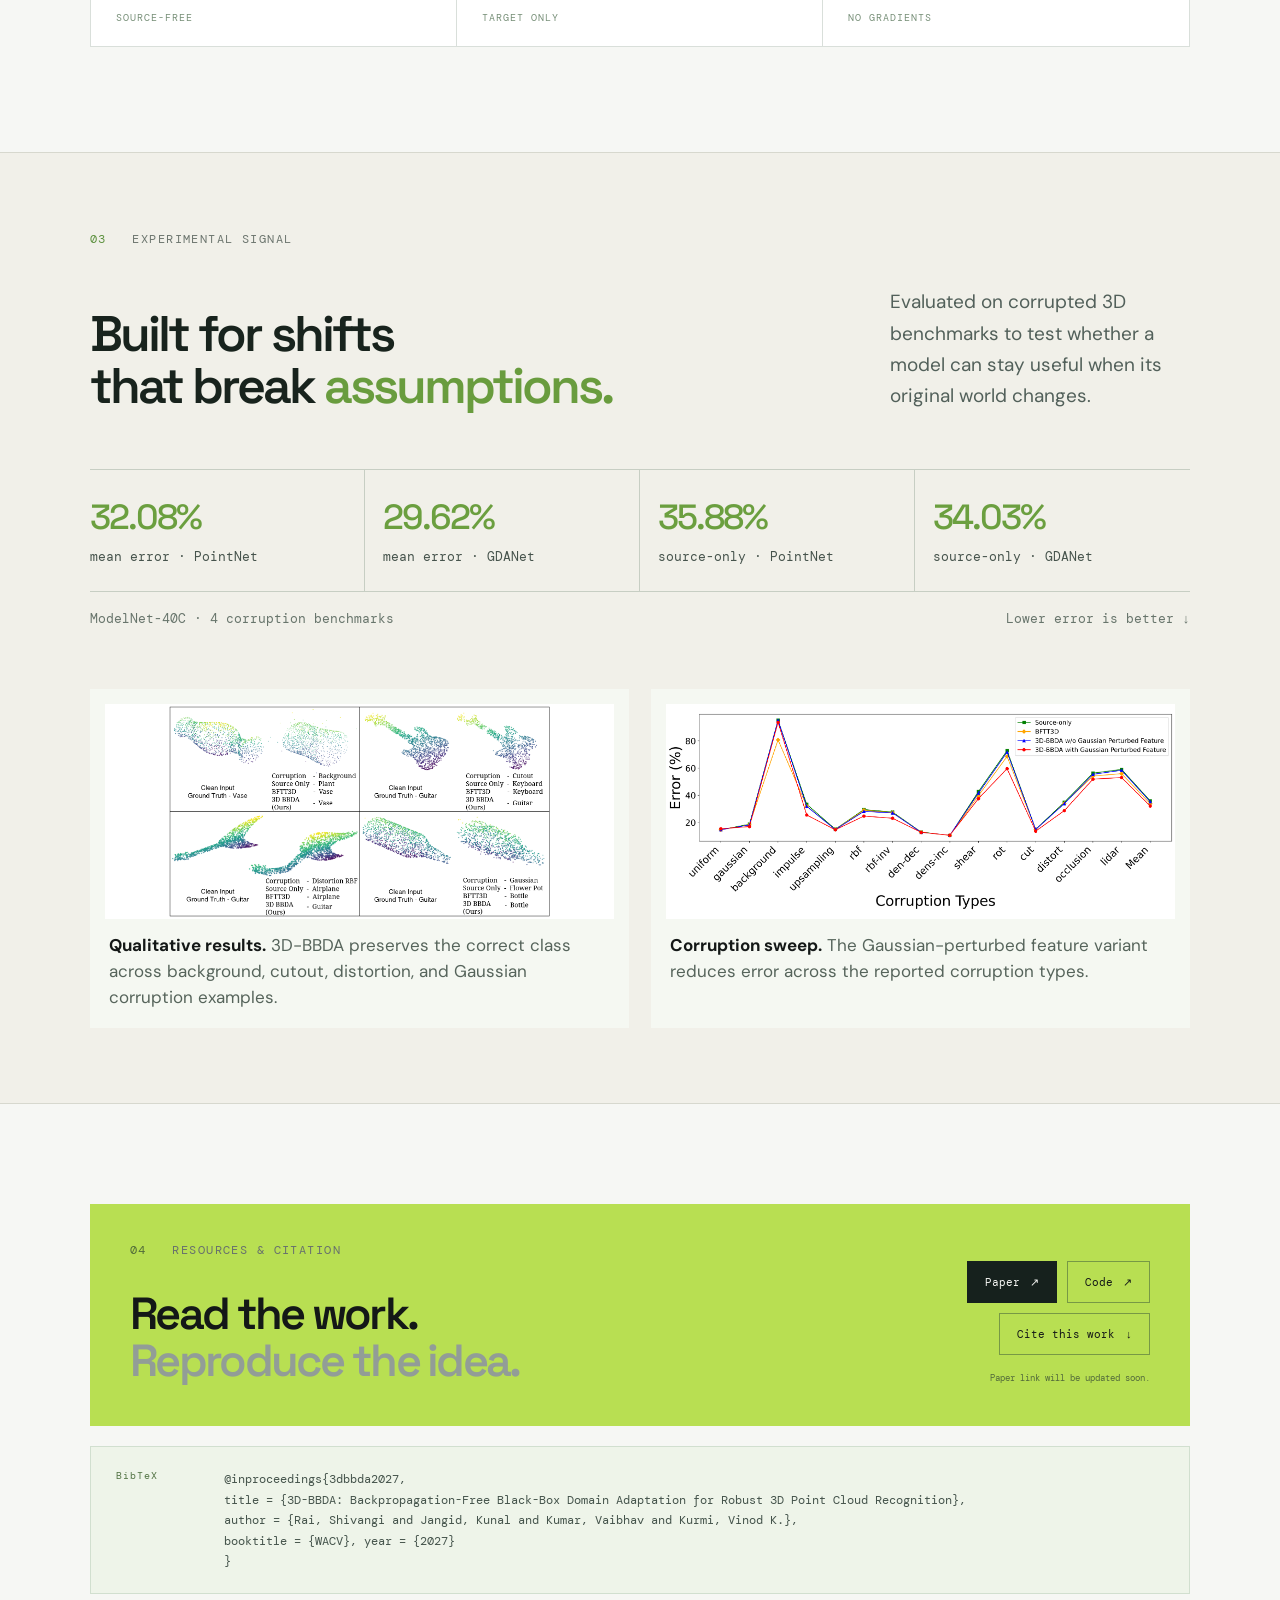
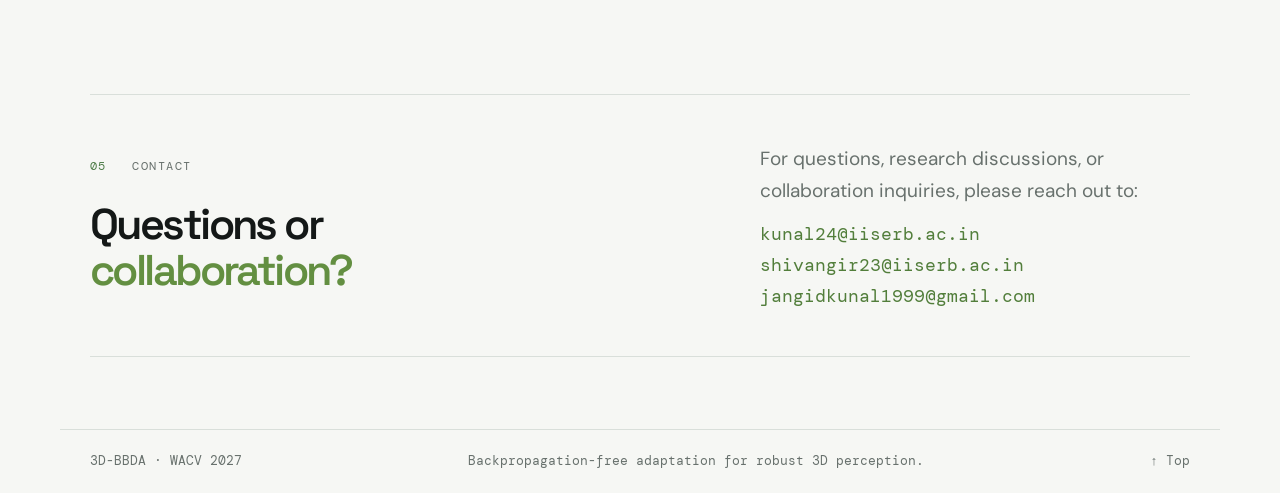
==== commit c5c12a00: "Update Website" ====
--- a/index.html
+++ b/index.html
@@ -8,7 +8,7 @@
     <link rel="preconnect" href="https://fonts.googleapis.com" />
     <link rel="preconnect" href="https://fonts.gstatic.com" crossorigin />
     <link href="https://fonts.googleapis.com/css2?family=DM+Mono:wght@400;500&family=DM+Sans:wght@400;500;600;700&family=Space+Grotesk:wght@400;500;600;700&display=swap" rel="stylesheet" />
-    <link rel="stylesheet" href="styles.css?v=5" />
+    <link rel="stylesheet" href="styles.css?v=6" />
   </head>
   <body>
     <header class="topbar">
@@ -21,7 +21,7 @@
 
     <main id="top">
       <section class="title-section wrap">
-        <div class="venue-row"><span class="venue-pill">WACV 2027</span><span> Applications Track</span></div>
+        <div class="venue-row"><a class="venue-pill" href="https://wacv.thecvf.com/" target="_blank" rel="noreferrer">WACV 2027</a><span class="venue-tier">Core A</span></div>
         <h1><span>3D-BBDA: Backpropagation-Free Black-Box</span><span>Domain Adaptation for Robust 3D Point Cloud Recognition</span></h1>
         <p class="authors"><a href="https://shivangiraii.github.io/" target="_blank" rel="noreferrer">Shivangi Rai</a><sup class="contribution-mark">*</sup>, <a href="https://kunaljangid01.github.io/" target="_blank" rel="noreferrer">Kunal Jangid</a><sup class="contribution-mark">*</sup>, <a href="https://sites.google.com/view/vaibhavkumar1/home" target="_blank" rel="noreferrer">Vaibhav Kumar</a>, <a href="https://vinodkkurmi.github.io/" target="_blank" rel="noreferrer">Vinod K Kurmi</a></p>
         <p class="affiliation"><a href="https://visdomlab.github.io/" target="_blank" rel="noreferrer">VisDom Lab</a> <span class="affiliation-separator">·</span> <a href="https://geoai4cities.com/" target="_blank" rel="noreferrer">GeoAI4Cities</a><br />Department of Data Science and Engineering,<br />Indian Institute of Science Education and Research Bhopal, India<br /><span>{shivangir23, kunal24, vaibhav, vinodkk}@iiserb.ac.in</span><br /><em>*Equal contribution.</em></p>
--- a/styles.css
+++ b/styles.css
@@ -1,4 +1,6 @@
-:root{--paper:#f6f7f4;--ink:#141817;--muted:#68716d;--line:#d9dfda;--green:#b8df52;--deep:#16211d;--orange:#ff8057;--mono:"DM Mono",monospace;--sans:"DM Sans",sans-serif;--display:"Space Grotesk",sans-serif}*{box-sizing:border-box}html{scroll-behavior:smooth}body{margin:0;background:var(--paper);color:var(--ink);font-family:var(--sans)}.wrap{max-width:1160px;margin:auto;padding-left:30px;padding-right:30px}.topbar{height:70px;background:rgba(246,247,244,.94);border-bottom:1px solid var(--line);position:sticky;top:0;z-index:5;backdrop-filter:blur(12px)}.topbar-inner{max-width:1160px;height:100%;padding:0 30px;margin:auto;display:flex;align-items:center}.paper-id{display:flex;gap:10px;align-items:center;text-decoration:none;color:var(--ink);font:600 13px var(--mono);letter-spacing:.04em}.mark{display:grid;place-items:center;background:var(--deep);color:var(--green);font:500 10px var(--mono);width:31px;height:23px}.topbar nav{display:flex;gap:25px;margin-left:auto;margin-right:31px}.topbar nav a,.mini-button{color:var(--muted);text-decoration:none;font:11px var(--mono)}.topbar nav a:hover,.footer a:hover{color:var(--ink)}.mini-button{border:1px solid #aab5ae;padding:9px 13px;color:var(--ink)}.mini-button span,.arrow{color:#4b7e39;margin-left:8px}.title-section{padding-top:78px;padding-bottom:68px;text-align:center}.venue-row{display:flex;justify-content:center;align-items:center;gap:17px;color:var(--muted);font:10px var(--mono);letter-spacing:.07em;text-transform:uppercase}.venue-pill{background:var(--deep);color:var(--green);padding:6px 10px}.paper-no{border-left:1px solid var(--line);padding-left:17px}.title-section h1{font:600 clamp(32px,4.8vw,64px)/1.08 var(--display);letter-spacing:-.055em;max-width:1060px;margin:31px auto 25px}.authors{font-size:16px;margin:0}.authors span{color:#a2aba6;padding:0 8px}.authors sup,.affiliation sup{color:#56833d;font:10px var(--mono)}.affiliation{font-size:12px;color:var(--muted);margin:9px 0 0}.title-actions{display:flex;justify-content:center;align-items:center;gap:11px;margin-top:37px}.action-button,.resource-button{border:1px solid #aeb9b2;color:var(--ink);padding:13px 17px;text-decoration:none;font:11px var(--mono);display:flex;align-items:center;gap:10px}.action-button:hover,.resource-button:hover{background:white;border-color:#758178}.action-button.filled,.resource-button.primary{background:var(--deep);border-color:var(--deep);color:var(--paper)}.action-button.filled:hover,.resource-button.primary:hover{background:#273a32}.button-icon{color:var(--green);font-size:15px}.text-link{color:var(--muted);font:10px var(--mono);text-decoration:none;margin-left:18px}.text-link:hover{color:var(--ink)}.figure-section{padding-bottom:100px}.figure-frame{background:#e5ebe3;border:1px solid #ccd6ce;padding:18px 18px 20px;box-shadow:0 20px 60px #20352e10}.figure-head{display:flex;justify-content:space-between;padding:1px 3px 15px;color:#64806c;font:10px var(--mono);letter-spacing:.08em}.figure-frame img{display:block;width:100%;background:#f3f6f0;border:1px solid #ccd7cd}.figure-caption{max-width:990px;margin:17px auto 0;color:#5d6762;font-size:12px;line-height:1.65}.figure-caption strong{color:var(--ink)}.abstract-section,.method-section{border-top:1px solid var(--line);padding-top:72px;padding-bottom:105px}.section-label{color:#6c856f;font:10px var(--mono);letter-spacing:.12em}.section-label span{color:var(--muted);margin-left:17px}.abstract-grid{display:grid;grid-template-columns:40% 60%;gap:50px;margin-top:42px}.abstract-grid h2,.method-heading h2,.results-heading h2,.links-card h2{font:600 49px/1.04 var(--display);letter-spacing:-.06em;margin:0}.abstract-grid h2 em,.results-heading em{color:#638f41;font-style:normal}.abstract-grid p{color:#4f5a54;line-height:1.7;font-size:15px;max-width:620px;margin:0 0 14px}.abstract-grid strong{color:var(--ink)}.abstract-note{font:11px var(--mono)!important;color:#5e8b3e!important;padding-top:11px}.method-heading{display:flex;justify-content:space-between;align-items:end;margin-top:40px;margin-bottom:38px}.method-heading h2 span,.links-card h2 span{color:#929d97}.method-heading p{color:var(--muted);font-size:13px;line-height:1.6;max-width:270px;margin:0}.method-cards{display:grid;grid-template-columns:repeat(3,1fr);border:1px solid var(--line);background:white}.method-cards article{min-height:290px;padding:24px 25px;border-right:1px solid var(--line);position:relative}.method-cards article:last-child{border:0}.card-top{display:flex;justify-content:space-between;color:#6a8962;font:11px var(--mono)}.card-glyph{font-size:26px;color:var(--orange)}.method-cards h3{font:600 25px/1.05 var(--display);letter-spacing:-.06em;margin:62px 0 18px}.method-cards p{color:var(--muted);font-size:13px;line-height:1.65;max-width:260px}.card-tag{position:absolute;bottom:22px;color:#789079;font:9px var(--mono);letter-spacing:.1em}.results-section{background:var(--deep);color:var(--paper);padding:78px 0 75px}.light-label{color:var(--green)}.light-label span{color:#91a19a}.results-heading{display:flex;justify-content:space-between;align-items:end;margin:39px 0 57px}.results-heading h2{font-size:50px}.results-heading em{color:var(--green)}.results-heading p{color:#b1beb7;font-size:13px;line-height:1.65;max-width:300px;margin:0}.result-row{display:grid;grid-template-columns:repeat(4,1fr);border-top:1px solid #53645a;border-bottom:1px solid #53645a}.result-row div{padding:25px 18px 26px;border-right:1px solid #53645a}.result-row div:first-child{padding-left:0}.result-row div:last-child{border:0}.result-row strong{display:block;color:var(--green);font:500 35px var(--display);letter-spacing:-.06em}.result-row span{display:block;color:#a8b5ae;font:10px var(--mono);margin-top:9px}.result-foot{display:flex;justify-content:space-between;color:#83938b;font:10px var(--mono);padding-top:18px}.links-section{padding-top:100px;padding-bottom:100px}.links-card{background:var(--green);padding:38px 40px 42px;display:flex;justify-content:space-between;align-items:end}.links-card .section-label{color:#516c39}.links-card h2{font-size:45px;margin-top:33px}.resource-buttons{display:flex;gap:10px;align-items:center;flex-wrap:wrap;justify-content:end;max-width:340px}.resource-button{border-color:#779945}.resource-buttons small{display:block;width:100%;color:#526a3b;font:9px var(--mono);margin-top:7px;text-align:right}.footer{border-top:1px solid var(--line);padding-top:22px;padding-bottom:24px;display:flex;justify-content:space-between;color:var(--muted);font:10px var(--mono)}.footer a{color:var(--muted);text-decoration:none}@media(max-width:750px){.wrap{padding-left:20px;padding-right:20px}.topbar-inner{padding:0 20px}.topbar nav{display:none}.mini-button{margin-left:auto}.title-section{padding-top:55px}.venue-row{flex-wrap:wrap;gap:10px}.paper-no{display:none}.title-section h1{font-size:34px}.desktop{display:none}.title-actions{flex-wrap:wrap}.text-link{width:100%;margin:8px 0 0}.figure-section{padding-bottom:70px}.figure-head{font-size:8px}.figure-caption{font-size:11px}.abstract-grid{display:block}.abstract-grid h2{margin-bottom:35px;font-size:42px}.method-heading,.results-heading,.links-card{display:block}.method-heading p,.results-heading p{margin-top:24px}.method-cards{grid-template-columns:1fr}.method-cards article{border-right:0;border-bottom:1px solid var(--line)}.method-cards article:last-child{border-bottom:0}.results-heading h2{font-size:42px}.result-row{grid-template-columns:repeat(2,1fr)}.result-row div,.result-row div:first-child{padding:20px 12px}.result-row strong{font-size:30px}.result-foot{gap:18px;line-height:1.5}.links-card{padding:30px}.links-card h2{font-size:39px;margin-bottom:35px}.resource-buttons{justify-content:start}.resource-buttons small{text-align:left}.footer{gap:15px;flex-wrap:wrap}}
+:root{--paper:#f6f7f4;--ink:#141817;--muted:#68716d;--line:#d9dfda;--green:#b8df52;--deep:#16211d;--orange:#ff8057;--mono:"DM Mono",monospace;--sans:"DM Sans",sans-serif;--display:"Space Grotesk",sans-serif}*{box-sizing:border-box}html{scroll-behavior:smooth}body{margin:0;background:var(--paper);color:var(--ink);font-family:var(--sans)}.wrap{max-width:1160px;margin:auto;padding-left:30px;padding-right:30px}.topbar{height:70px;background:rgba(246,247,244,.94);border-bottom:1px solid var(--line);position:sticky;top:0;z-index:5;backdrop-filter:blur(12px)}.topbar-inner{max-width:1160px;height:100%;padding:0 30px;margin:auto;display:flex;align-items:center}.paper-id{display:flex;gap:10px;align-items:center;text-decoration:none;color:var(--ink);font:600 13px var(--mono);letter-spacing:.04em}.mark{display:grid;place-items:center;background:var(--deep);color:var(--green);font:500 10px var(--mono);width:31px;height:23px}.topbar nav{display:flex;gap:25px;margin-left:auto;margin-right:31px}.topbar nav a,.mini-button{color:var(--muted);text-decoration:none;font:11px var(--mono)}.topbar nav a:hover,.footer a:hover{color:var(--ink)}.mini-button{border:1px solid #aab5ae;padding:9px 13px;color:var(--ink)}.mini-button span,.arrow{color:#4b7e39;margin-left:8px}.title-section{padding-top:78px;padding-bottom:68px;text-align:center}.venue-row{display:flex;justify-content:center;align-items:center;gap:17px;color:var(--muted);font:10px var(--mono);letter-spacing:.07em;text-transform:uppercase}.venue-pill{background:var(--deep);color:var(--green);padding:8px 13px;text-decoration:none!important;font-size:16px}
+.venue-pill:hover{background:#273a32}.paper-no{border-left:1px solid var(--line);padding-left:17px}.title-section h1{font:600 clamp(32px,4.8vw,64px)/1.08 var(--display);letter-spacing:-.055em;max-width:1060px;margin:31px auto 25px}.authors{font-size:16px;margin:0}.authors span{color:#a2aba6;padding:0 8px}.authors sup,.affiliation sup{color:#56833d;font:10px var(--mono)}.affiliation{font-size:12px;color:var(--muted);margin:9px 0 0}.title-actions{display:flex;justify-content:center;align-items:center;gap:11px;margin-top:37px}.action-button,.resource-button{border:1px solid #aeb9b2;color:var(--ink);padding:13px 17px;text-decoration:none;font:11px var(--mono);display:flex;align-items:center;gap:10px}.action-button:hover,.resource-button:hover{background:white;border-color:#758178}.action-button.filled,.resource-button.primary{background:var(--deep);border-color:var(--deep);color:var(--paper)}.action-button.filled:hover,.resource-button.primary:hover{background:#273a32}.button-icon{color:var(--green);font-size:15px}.text-link{color:var(--muted);font:10px var(--mono);text-decoration:none;margin-left:18px}.text-link:hover{color:var(--ink)}.figure-section{padding-bottom:100px}.figure-frame{background:#e5ebe3;border:1px solid #ccd6ce;padding:18px 18px 20px;box-shadow:0 20px 60px #20352e10}.figure-head{display:flex;justify-content:space-between;padding:1px 3px 15px;color:#64806c;font:10px var(--mono);letter-spacing:.08em}.figure-frame img{display:block;width:100%;background:#f3f6f0;border:1px solid #ccd7cd}.figure-caption{max-width:990px;margin:17px auto 0;color:#5d6762;font-size:12px;line-height:1.65}.figure-caption strong{color:var(--ink)}.abstract-section,.method-section{border-top:1px solid var(--line);padding-top:72px;padding-bottom:105px}.section-label{color:#6c856f;font:10px var(--mono);letter-spacing:.12em}.section-label span{color:var(--muted);margin-left:17px}.abstract-grid{display:grid;grid-template-columns:40% 60%;gap:50px;margin-top:42px}.abstract-grid h2,.method-heading h2,.results-heading h2,.links-card h2{font:600 49px/1.04 var(--display);letter-spacing:-.06em;margin:0}.abstract-grid h2 em,.results-heading em{color:#638f41;font-style:normal}.abstract-grid p{color:#4f5a54;line-height:1.7;font-size:15px;max-width:620px;margin:0 0 14px}.abstract-grid strong{color:var(--ink)}.abstract-note{font:11px var(--mono)!important;color:#5e8b3e!important;padding-top:11px}.method-heading{display:flex;justify-content:space-between;align-items:end;margin-top:40px;margin-bottom:38px}.method-heading h2 span,.links-card h2 span{color:#929d97}.method-heading p{color:var(--muted);font-size:13px;line-height:1.6;max-width:270px;margin:0}.method-cards{display:grid;grid-template-columns:repeat(3,1fr);border:1px solid var(--line);background:white}.method-cards article{min-height:290px;padding:24px 25px;border-right:1px solid var(--line);position:relative}.method-cards article:last-child{border:0}.card-top{display:flex;justify-content:space-between;color:#6a8962;font:11px var(--mono)}.card-glyph{font-size:26px;color:var(--orange)}.method-cards h3{font:600 25px/1.05 var(--display);letter-spacing:-.06em;margin:62px 0 18px}.method-cards p{color:var(--muted);font-size:13px;line-height:1.65;max-width:260px}.card-tag{position:absolute;bottom:22px;color:#789079;font:9px var(--mono);letter-spacing:.1em}.results-section{background:var(--deep);color:var(--paper);padding:78px 0 75px}.light-label{color:var(--green)}.light-label span{color:#91a19a}.results-heading{display:flex;justify-content:space-between;align-items:end;margin:39px 0 57px}.results-heading h2{font-size:50px}.results-heading em{color:var(--green)}.results-heading p{color:#b1beb7;font-size:13px;line-height:1.65;max-width:300px;margin:0}.result-row{display:grid;grid-template-columns:repeat(4,1fr);border-top:1px solid #53645a;border-bottom:1px solid #53645a}.result-row div{padding:25px 18px 26px;border-right:1px solid #53645a}.result-row div:first-child{padding-left:0}.result-row div:last-child{border:0}.result-row strong{display:block;color:var(--green);font:500 35px var(--display);letter-spacing:-.06em}.result-row span{display:block;color:#a8b5ae;font:10px var(--mono);margin-top:9px}.result-foot{display:flex;justify-content:space-between;color:#83938b;font:10px var(--mono);padding-top:18px}.links-section{padding-top:100px;padding-bottom:100px}.links-card{background:var(--green);padding:38px 40px 42px;display:flex;justify-content:space-between;align-items:end}.links-card .section-label{color:#516c39}.links-card h2{font-size:45px;margin-top:33px}.resource-buttons{display:flex;gap:10px;align-items:center;flex-wrap:wrap;justify-content:end;max-width:340px}.resource-button{border-color:#779945}.resource-buttons small{display:block;width:100%;color:#526a3b;font:9px var(--mono);margin-top:7px;text-align:right}.footer{border-top:1px solid var(--line);padding-top:22px;padding-bottom:24px;display:flex;justify-content:space-between;color:var(--muted);font:10px var(--mono)}.footer a{color:var(--muted);text-decoration:none}@media(max-width:750px){.wrap{padding-left:20px;padding-right:20px}.topbar-inner{padding:0 20px}.topbar nav{display:none}.mini-button{margin-left:auto}.title-section{padding-top:55px}.venue-row{flex-wrap:wrap;gap:10px}.paper-no{display:none}.title-section h1{font-size:34px}.desktop{display:none}.title-actions{flex-wrap:wrap}.text-link{width:100%;margin:8px 0 0}.figure-section{padding-bottom:70px}.figure-head{font-size:8px}.figure-caption{font-size:11px}.abstract-grid{display:block}.abstract-grid h2{margin-bottom:35px;font-size:42px}.method-heading,.results-heading,.links-card{display:block}.method-heading p,.results-heading p{margin-top:24px}.method-cards{grid-template-columns:1fr}.method-cards article{border-right:0;border-bottom:1px solid var(--line)}.method-cards article:last-child{border-bottom:0}.results-heading h2{font-size:42px}.result-row{grid-template-columns:repeat(2,1fr)}.result-row div,.result-row div:first-child{padding:20px 12px}.result-row strong{font-size:30px}.result-foot{gap:18px;line-height:1.5}.links-card{padding:30px}.links-card h2{font-size:39px;margin-bottom:35px}.resource-buttons{justify-content:start}.resource-buttons small{text-align:left}.footer{gap:15px;flex-wrap:wrap}}
+.venue-tier{color:#64806c;font-size:16px;font-weight:500;letter-spacing:.12em}.venue-tier::before{color:#aeb9b2;font-size:20px;margin-right:15px;vertical-align:-1px}.paper-no{border-left:1px solid var(--line);padding-left:17px}.title-section h1{font:600 clamp(32px,4.8vw,64px)/1.08 var(--display);letter-spacing:-.055em;max-width:1060px;margin:31px auto 25px}.authors{font-size:16px;margin:0}.authors span{color:#a2aba6;padding:0 8px}.authors sup,.affiliation sup{color:#56833d;font:10px var(--mono)}.affiliation{font-size:12px;color:var(--muted);margin:9px 0 0}.title-actions{display:flex;justify-content:center;align-items:center;gap:11px;margin-top:37px}.action-button,.resource-button{border:1px solid #aeb9b2;color:var(--ink);padding:13px 17px;text-decoration:none;font:11px var(--mono);display:flex;align-items:center;gap:10px}.action-button:hover,.resource-button:hover{background:white;border-color:#758178}.action-button.filled,.resource-button.primary{background:var(--deep);border-color:var(--deep);color:var(--paper)}.action-button.filled:hover,.resource-button.primary:hover{background:#273a32}.button-icon{color:var(--green);font-size:15px}.text-link{color:var(--muted);font:10px var(--mono);text-decoration:none;margin-left:18px}.text-link:hover{color:var(--ink)}.figure-section{padding-bottom:100px}.figure-frame{background:#e5ebe3;border:1px solid #ccd6ce;padding:18px 18px 20px;box-shadow:0 20px 60px #20352e10}.figure-head{display:flex;justify-content:space-between;padding:1px 3px 15px;color:#64806c;font:10px var(--mono);letter-spacing:.08em}.figure-frame img{display:block;width:100%;background:#f3f6f0;border:1px solid #ccd7cd}.figure-caption{max-width:990px;margin:17px auto 0;color:#5d6762;font-size:12px;line-height:1.65}.figure-caption strong{color:var(--ink)}.abstract-section,.method-section{border-top:1px solid var(--line);padding-top:72px;padding-bottom:105px}.section-label{color:#6c856f;font:10px var(--mono);letter-spacing:.12em}.section-label span{color:var(--muted);margin-left:17px}.abstract-grid{display:grid;grid-template-columns:40% 60%;gap:50px;margin-top:42px}.abstract-grid h2,.method-heading h2,.results-heading h2,.links-card h2{font:600 49px/1.04 var(--display);letter-spacing:-.06em;margin:0}.abstract-grid h2 em,.results-heading em{color:#638f41;font-style:normal}.abstract-grid p{color:#4f5a54;line-height:1.7;font-size:15px;max-width:620px;margin:0 0 14px}.abstract-grid strong{color:var(--ink)}.abstract-note{font:11px var(--mono)!important;color:#5e8b3e!important;padding-top:11px}.method-heading{display:flex;justify-content:space-between;align-items:end;margin-top:40px;margin-bottom:38px}.method-heading h2 span,.links-card h2 span{color:#929d97}.method-heading p{color:var(--muted);font-size:13px;line-height:1.6;max-width:270px;margin:0}.method-cards{display:grid;grid-template-columns:repeat(3,1fr);border:1px solid var(--line);background:white}.method-cards article{min-height:290px;padding:24px 25px;border-right:1px solid var(--line);position:relative}.method-cards article:last-child{border:0}.card-top{display:flex;justify-content:space-between;color:#6a8962;font:11px var(--mono)}.card-glyph{font-size:26px;color:var(--orange)}.method-cards h3{font:600 25px/1.05 var(--display);letter-spacing:-.06em;margin:62px 0 18px}.method-cards p{color:var(--muted);font-size:13px;line-height:1.65;max-width:260px}.card-tag{position:absolute;bottom:22px;color:#789079;font:9px var(--mono);letter-spacing:.1em}.results-section{background:var(--deep);color:var(--paper);padding:78px 0 75px}.light-label{color:var(--green)}.light-label span{color:#91a19a}.results-heading{display:flex;justify-content:space-between;align-items:end;margin:39px 0 57px}.results-heading h2{font-size:50px}.results-heading em{color:var(--green)}.results-heading p{color:#b1beb7;font-size:13px;line-height:1.65;max-width:300px;margin:0}.result-row{display:grid;grid-template-columns:repeat(4,1fr);border-top:1px solid #53645a;border-bottom:1px solid #53645a}.result-row div{padding:25px 18px 26px;border-right:1px solid #53645a}.result-row div:first-child{padding-left:0}.result-row div:last-child{border:0}.result-row strong{display:block;color:var(--green);font:500 35px var(--display);letter-spacing:-.06em}.result-row span{display:block;color:#a8b5ae;font:10px var(--mono);margin-top:9px}.result-foot{display:flex;justify-content:space-between;color:#83938b;font:10px var(--mono);padding-top:18px}.links-section{padding-top:100px;padding-bottom:100px}.links-card{background:var(--green);padding:38px 40px 42px;display:flex;justify-content:space-between;align-items:end}.links-card .section-label{color:#516c39}.links-card h2{font-size:45px;margin-top:33px}.resource-buttons{display:flex;gap:10px;align-items:center;flex-wrap:wrap;justify-content:end;max-width:340px}.resource-button{border-color:#779945}.resource-buttons small{display:block;width:100%;color:#526a3b;font:9px var(--mono);margin-top:7px;text-align:right}.footer{border-top:1px solid var(--line);padding-top:22px;padding-bottom:24px;display:flex;justify-content:space-between;color:var(--muted);font:10px var(--mono)}.footer a{color:var(--muted);text-decoration:none}@media(max-width:750px){.wrap{padding-left:20px;padding-right:20px}.topbar-inner{padding:0 20px}.topbar nav{display:none}.mini-button{margin-left:auto}.title-section{padding-top:55px}.venue-row{flex-wrap:wrap;gap:10px}.paper-no{display:none}.title-section h1{font-size:34px}.desktop{display:none}.title-actions{flex-wrap:wrap}.text-link{width:100%;margin:8px 0 0}.figure-section{padding-bottom:70px}.figure-head{font-size:8px}.figure-caption{font-size:11px}.abstract-grid{display:block}.abstract-grid h2{margin-bottom:35px;font-size:42px}.method-heading,.results-heading,.links-card{display:block}.method-heading p,.results-heading p{margin-top:24px}.method-cards{grid-template-columns:1fr}.method-cards article{border-right:0;border-bottom:1px solid var(--line)}.method-cards article:last-child{border-bottom:0}.results-heading h2{font-size:42px}.result-row{grid-template-columns:repeat(2,1fr)}.result-row div,.result-row div:first-child{padding:20px 12px}.result-row strong{font-size:30px}.result-foot{gap:18px;line-height:1.5}.links-card{padding:30px}.links-card h2{font-size:39px;margin-bottom:35px}.resource-buttons{justify-content:start}.resource-buttons small{text-align:left}.footer{gap:15px;flex-wrap:wrap}}
 .figure-frame img{max-height:560px;object-fit:contain}
 .motivation-figure{margin-top:48px;border-top:1px solid var(--line);padding-top:22px;display:grid;grid-template-columns:2fr 1fr;gap:25px;align-items:center}
 .motivation-figure img{width:100%;max-height:240px;object-fit:contain;background:#fff;border:1px solid var(--line)}
@@ -118,9 +120,13 @@
 .results-section .result-row span{color:#46534c!important}
 .results-section .result-foot{color:#68756c!important}
 @media(max-width:750px){.motivation-figure p{font-size:17px;max-width:none}.motivation-figure strong{font-size:17px}}
+.venue-row{gap:12px}
+.venue-pill{padding:10px 16px!important;font-size:18px!important;font-weight:500;letter-spacing:.08em}
+.venue-tier{display:inline-flex;align-items:center;gap:8px;color:#527344;background:#e8f0df;border:1px solid #c8d8b9;padding:10px 14px;font-size:16px;font-weight:500;letter-spacing:.13em}
+.venue-tier-mark{color:#7ba247;font-size:9px}
 .paper-id{font-size:16px}
 .topbar nav a,.mini-button{font-size:14px}
-.venue-row{font-size:14px}
+.venue-row{font-size:16px}
 .action-button{font-size:14px;padding:15px 19px}
 .text-link{font-size:13px}
 .abstract-note{font-size:16px!important;line-height:1.6}
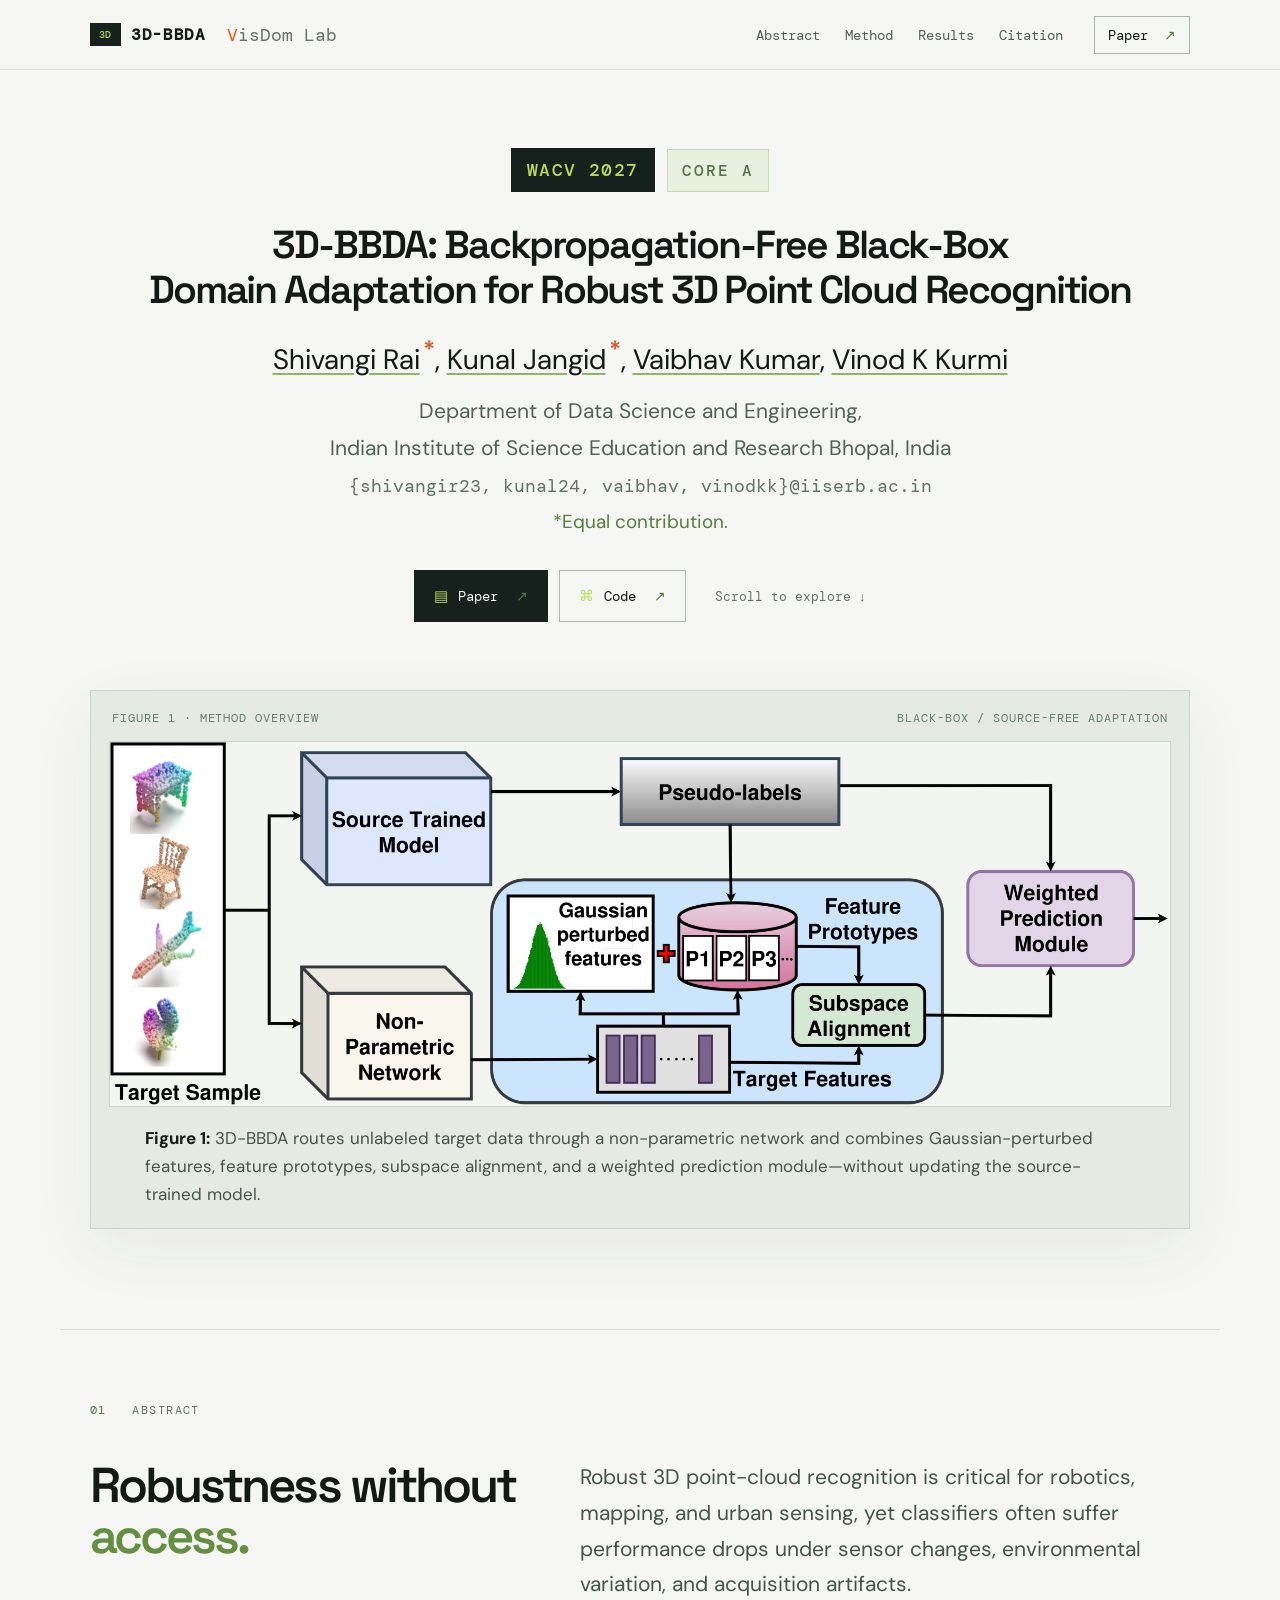
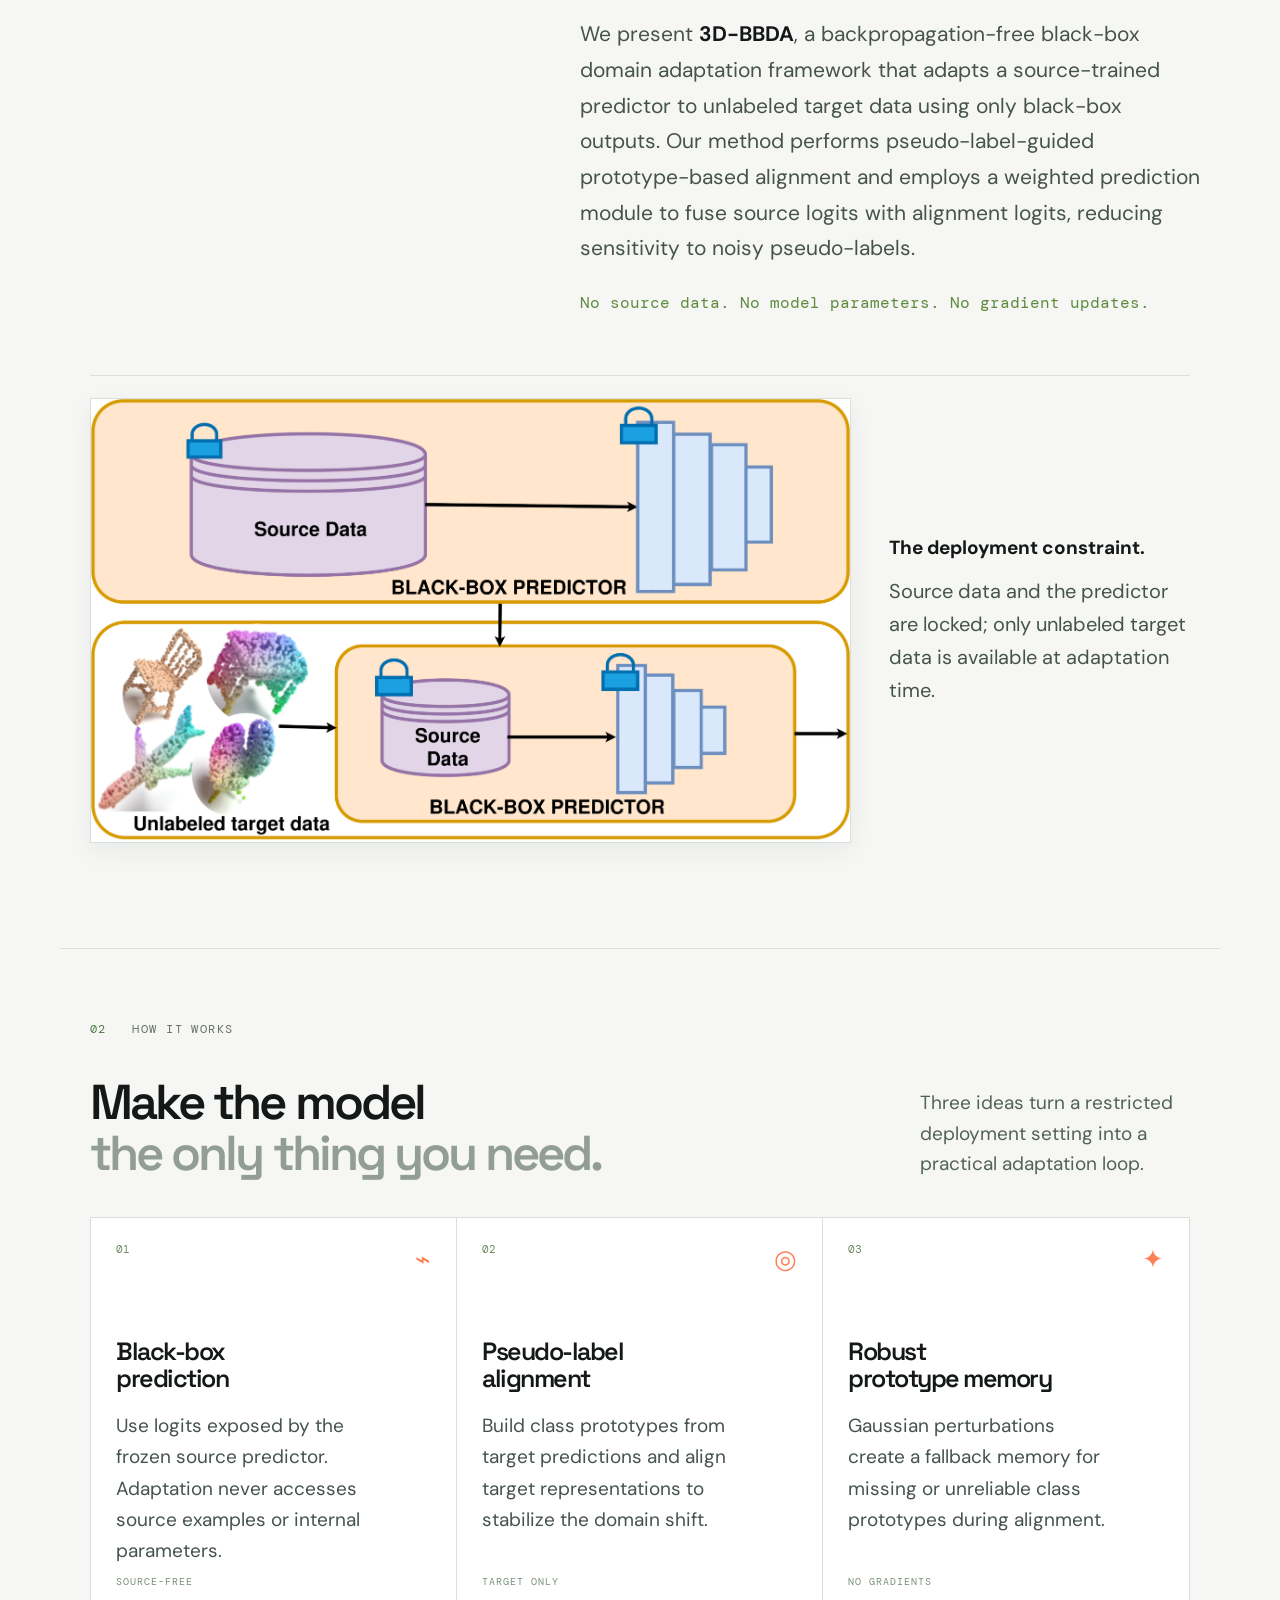
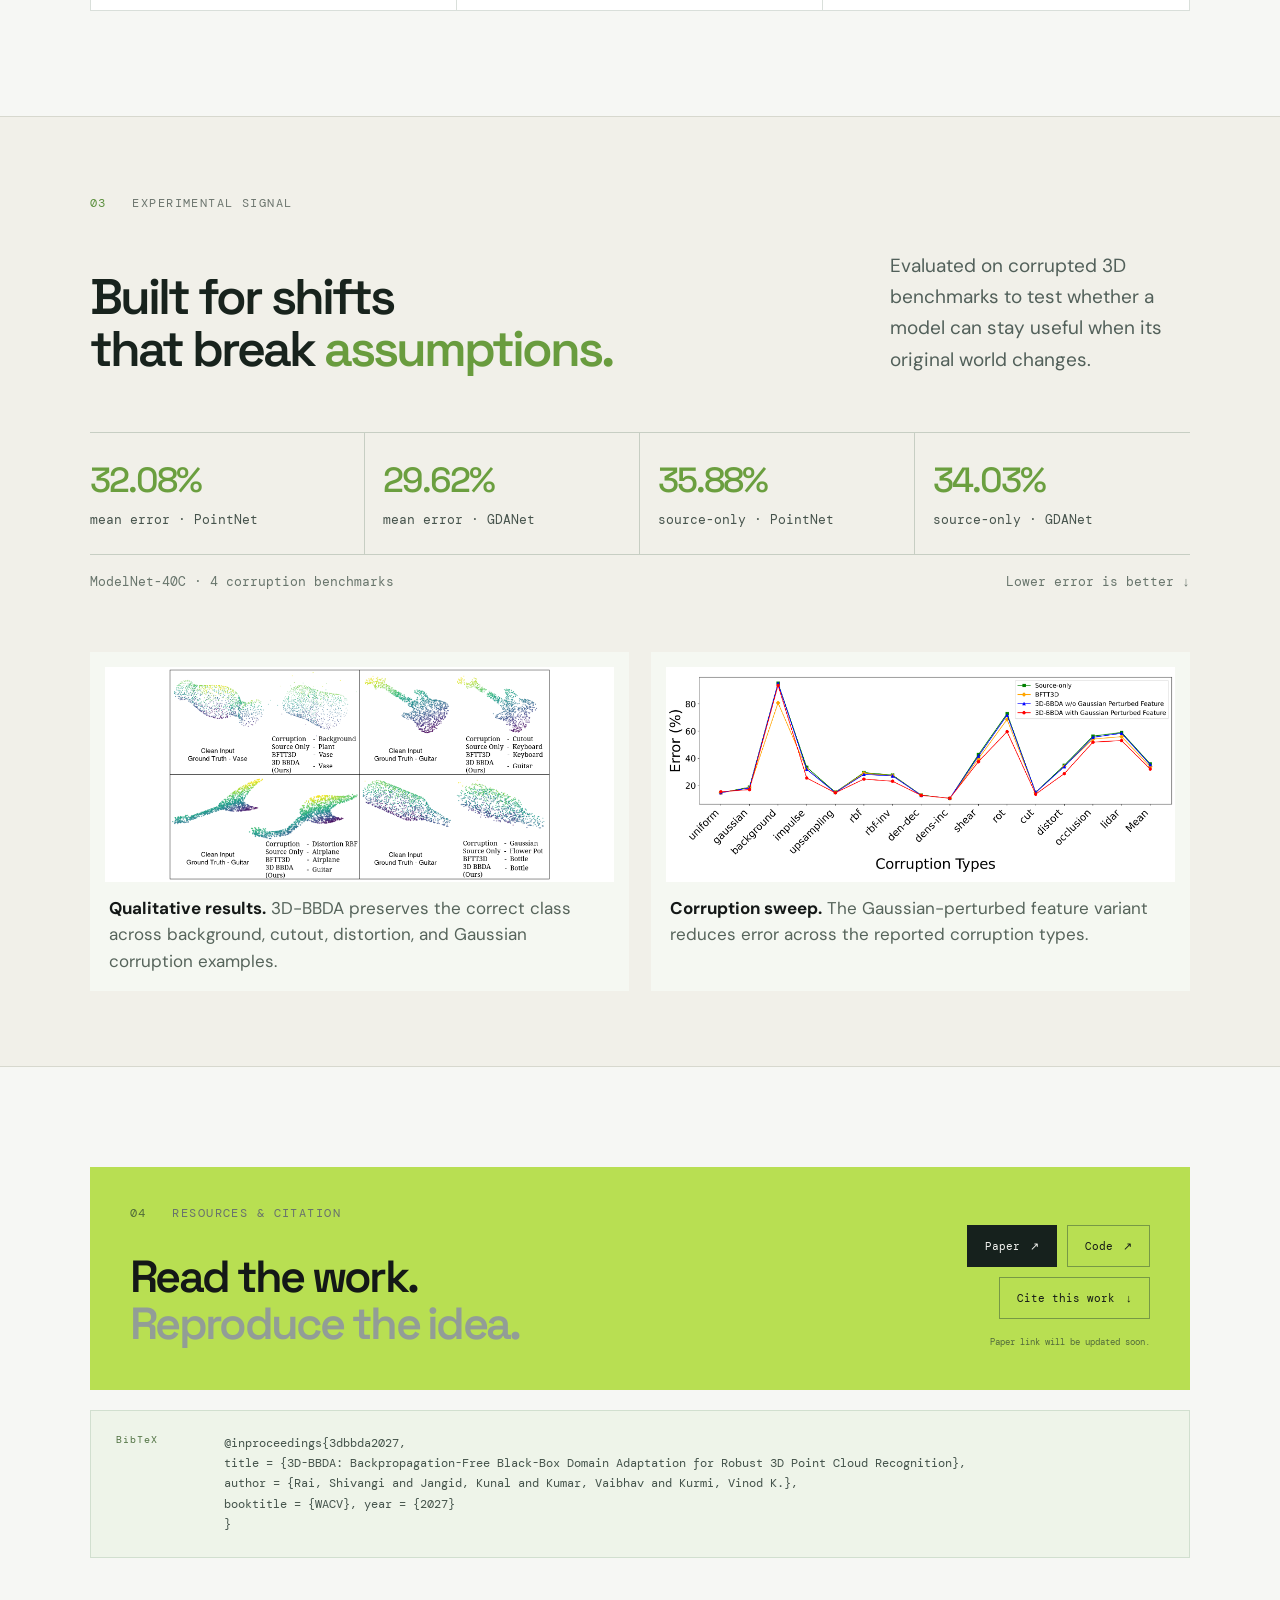
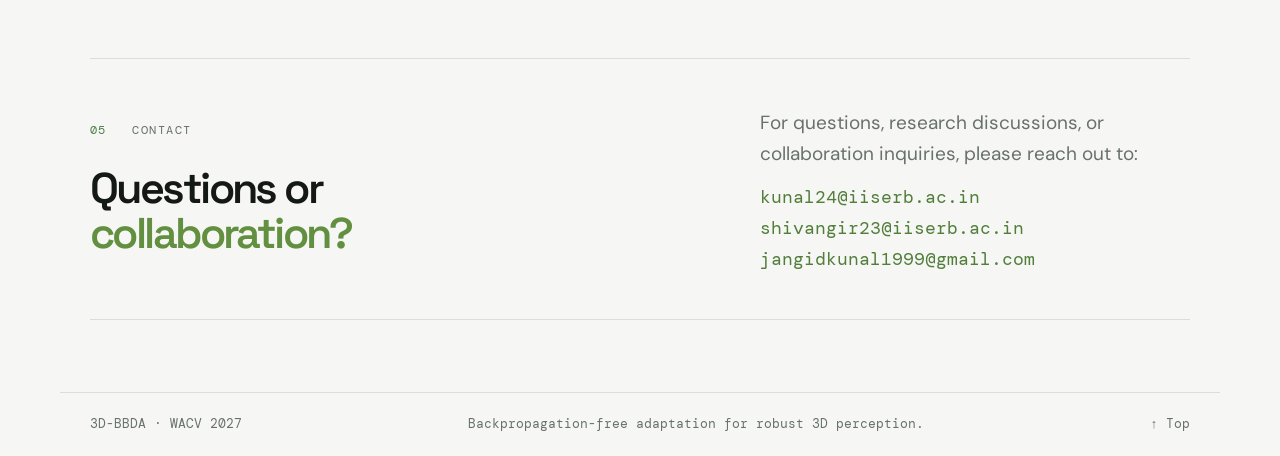
==== commit c98bb3f4: "Update Website" ====
--- a/index.html
+++ b/index.html
@@ -14,6 +14,7 @@
     <header class="topbar">
       <div class="topbar-inner">
         <a class="paper-id" href="#top"><span class="mark">3D</span><span>3D-BBDA</span></a>
+        <a class="lab-link" href="https://visdomlab.github.io/" target="_blank" rel="noreferrer"><span class="lab-name"><span class="lab-link-v">V</span>isDom Lab</span></a>
         <nav><a href="#abstract">Abstract</a><a href="#method">Method</a><a href="#results">Results</a><a href="#citation">Citation</a></nav>
         <a class="mini-button" href="paper.html">Paper <span>↗</span></a>
       </div>
@@ -24,7 +25,7 @@
         <div class="venue-row"><a class="venue-pill" href="https://wacv.thecvf.com/" target="_blank" rel="noreferrer">WACV 2027</a><span class="venue-tier">Core A</span></div>
         <h1><span>3D-BBDA: Backpropagation-Free Black-Box</span><span>Domain Adaptation for Robust 3D Point Cloud Recognition</span></h1>
         <p class="authors"><a href="https://shivangiraii.github.io/" target="_blank" rel="noreferrer">Shivangi Rai</a><sup class="contribution-mark">*</sup>, <a href="https://kunaljangid01.github.io/" target="_blank" rel="noreferrer">Kunal Jangid</a><sup class="contribution-mark">*</sup>, <a href="https://sites.google.com/view/vaibhavkumar1/home" target="_blank" rel="noreferrer">Vaibhav Kumar</a>, <a href="https://vinodkkurmi.github.io/" target="_blank" rel="noreferrer">Vinod K Kurmi</a></p>
-        <p class="affiliation"><a href="https://visdomlab.github.io/" target="_blank" rel="noreferrer">VisDom Lab</a> <span class="affiliation-separator">·</span> <a href="https://geoai4cities.com/" target="_blank" rel="noreferrer">GeoAI4Cities</a><br />Department of Data Science and Engineering,<br />Indian Institute of Science Education and Research Bhopal, India<br /><span>{shivangir23, kunal24, vaibhav, vinodkk}@iiserb.ac.in</span><br /><em>*Equal contribution.</em></p>
+        <p class="affiliation">Department of Data Science and Engineering,<br />Indian Institute of Science Education and Research Bhopal, India<br /><span>{shivangir23, kunal24, vaibhav, vinodkk}@iiserb.ac.in</span><br /><em>*Equal contribution.</em></p>
         <div class="title-actions"><a class="action-button filled" href="paper.html"><span class="button-icon">▤</span> Paper <span class="arrow">↗</span></a><a class="action-button" href="https://github.com/kunaljangid01/3D_BBDA" target="_blank" rel="noreferrer"><span class="button-icon">⌘</span> Code <span class="arrow">↗</span></a><a class="text-link" href="#abstract">Scroll to explore ↓</a></div>
       </section>
 
--- a/styles.css
+++ b/styles.css
@@ -1,4 +1,8 @@
-:root{--paper:#f6f7f4;--ink:#141817;--muted:#68716d;--line:#d9dfda;--green:#b8df52;--deep:#16211d;--orange:#ff8057;--mono:"DM Mono",monospace;--sans:"DM Sans",sans-serif;--display:"Space Grotesk",sans-serif}*{box-sizing:border-box}html{scroll-behavior:smooth}body{margin:0;background:var(--paper);color:var(--ink);font-family:var(--sans)}.wrap{max-width:1160px;margin:auto;padding-left:30px;padding-right:30px}.topbar{height:70px;background:rgba(246,247,244,.94);border-bottom:1px solid var(--line);position:sticky;top:0;z-index:5;backdrop-filter:blur(12px)}.topbar-inner{max-width:1160px;height:100%;padding:0 30px;margin:auto;display:flex;align-items:center}.paper-id{display:flex;gap:10px;align-items:center;text-decoration:none;color:var(--ink);font:600 13px var(--mono);letter-spacing:.04em}.mark{display:grid;place-items:center;background:var(--deep);color:var(--green);font:500 10px var(--mono);width:31px;height:23px}.topbar nav{display:flex;gap:25px;margin-left:auto;margin-right:31px}.topbar nav a,.mini-button{color:var(--muted);text-decoration:none;font:11px var(--mono)}.topbar nav a:hover,.footer a:hover{color:var(--ink)}.mini-button{border:1px solid #aab5ae;padding:9px 13px;color:var(--ink)}.mini-button span,.arrow{color:#4b7e39;margin-left:8px}.title-section{padding-top:78px;padding-bottom:68px;text-align:center}.venue-row{display:flex;justify-content:center;align-items:center;gap:17px;color:var(--muted);font:10px var(--mono);letter-spacing:.07em;text-transform:uppercase}.venue-pill{background:var(--deep);color:var(--green);padding:8px 13px;text-decoration:none!important;font-size:16px}
+:root{--paper:#f6f7f4;--ink:#141817;--muted:#68716d;--line:#d9dfda;--green:#b8df52;--deep:#16211d;--orange:#ff8057;--mono:"DM Mono",monospace;--sans:"DM Sans",sans-serif;--display:"Space Grotesk",sans-serif}*{box-sizing:border-box}html{scroll-behavior:smooth}body{margin:0;background:var(--paper);color:var(--ink);font-family:var(--sans)}.wrap{max-width:1160px;margin:auto;padding-left:30px;padding-right:30px}.topbar{height:70px;background:rgba(246,247,244,.94);border-bottom:1px solid var(--line);position:sticky;top:0;z-index:5;backdrop-filter:blur(12px)}.topbar-inner{max-width:1160px;height:100%;padding:0 30px;margin:auto;display:flex;align-items:center}.paper-id{display:flex;gap:10px;align-items:center;text-decoration:none;color:var(--ink);font:600 13px var(--mono);letter-spacing:.04em}.mark{display:grid;place-items:center;background:var(--deep);color:var(--green);font:500 10px var(--mono);width:31px;height:23px}.topbar nav{display:flex;gap:25px;margin-left:auto;margin-right:31px}.topbar nav a,.mini-button,.lab-link{color:var(--muted);text-decoration:none;font:11px var(--mono)}
+.lab-link{margin-left:22px}
+.lab-name{font-size:1.25em}
+.lab-link-v{color:#f4510b}
+.lab-link:hover{color:var(--ink)}.topbar nav a:hover,.footer a:hover{color:var(--ink)}.mini-button{border:1px solid #aab5ae;padding:9px 13px;color:var(--ink)}.mini-button span,.arrow{color:#4b7e39;margin-left:8px}.title-section{padding-top:78px;padding-bottom:68px;text-align:center}.venue-row{display:flex;justify-content:center;align-items:center;gap:17px;color:var(--muted);font:10px var(--mono);letter-spacing:.07em;text-transform:uppercase}.venue-pill{background:var(--deep);color:var(--green);padding:8px 13px;text-decoration:none!important;font-size:16px}
 .venue-pill:hover{background:#273a32}.paper-no{border-left:1px solid var(--line);padding-left:17px}.title-section h1{font:600 clamp(32px,4.8vw,64px)/1.08 var(--display);letter-spacing:-.055em;max-width:1060px;margin:31px auto 25px}.authors{font-size:16px;margin:0}.authors span{color:#a2aba6;padding:0 8px}.authors sup,.affiliation sup{color:#56833d;font:10px var(--mono)}.affiliation{font-size:12px;color:var(--muted);margin:9px 0 0}.title-actions{display:flex;justify-content:center;align-items:center;gap:11px;margin-top:37px}.action-button,.resource-button{border:1px solid #aeb9b2;color:var(--ink);padding:13px 17px;text-decoration:none;font:11px var(--mono);display:flex;align-items:center;gap:10px}.action-button:hover,.resource-button:hover{background:white;border-color:#758178}.action-button.filled,.resource-button.primary{background:var(--deep);border-color:var(--deep);color:var(--paper)}.action-button.filled:hover,.resource-button.primary:hover{background:#273a32}.button-icon{color:var(--green);font-size:15px}.text-link{color:var(--muted);font:10px var(--mono);text-decoration:none;margin-left:18px}.text-link:hover{color:var(--ink)}.figure-section{padding-bottom:100px}.figure-frame{background:#e5ebe3;border:1px solid #ccd6ce;padding:18px 18px 20px;box-shadow:0 20px 60px #20352e10}.figure-head{display:flex;justify-content:space-between;padding:1px 3px 15px;color:#64806c;font:10px var(--mono);letter-spacing:.08em}.figure-frame img{display:block;width:100%;background:#f3f6f0;border:1px solid #ccd7cd}.figure-caption{max-width:990px;margin:17px auto 0;color:#5d6762;font-size:12px;line-height:1.65}.figure-caption strong{color:var(--ink)}.abstract-section,.method-section{border-top:1px solid var(--line);padding-top:72px;padding-bottom:105px}.section-label{color:#6c856f;font:10px var(--mono);letter-spacing:.12em}.section-label span{color:var(--muted);margin-left:17px}.abstract-grid{display:grid;grid-template-columns:40% 60%;gap:50px;margin-top:42px}.abstract-grid h2,.method-heading h2,.results-heading h2,.links-card h2{font:600 49px/1.04 var(--display);letter-spacing:-.06em;margin:0}.abstract-grid h2 em,.results-heading em{color:#638f41;font-style:normal}.abstract-grid p{color:#4f5a54;line-height:1.7;font-size:15px;max-width:620px;margin:0 0 14px}.abstract-grid strong{color:var(--ink)}.abstract-note{font:11px var(--mono)!important;color:#5e8b3e!important;padding-top:11px}.method-heading{display:flex;justify-content:space-between;align-items:end;margin-top:40px;margin-bottom:38px}.method-heading h2 span,.links-card h2 span{color:#929d97}.method-heading p{color:var(--muted);font-size:13px;line-height:1.6;max-width:270px;margin:0}.method-cards{display:grid;grid-template-columns:repeat(3,1fr);border:1px solid var(--line);background:white}.method-cards article{min-height:290px;padding:24px 25px;border-right:1px solid var(--line);position:relative}.method-cards article:last-child{border:0}.card-top{display:flex;justify-content:space-between;color:#6a8962;font:11px var(--mono)}.card-glyph{font-size:26px;color:var(--orange)}.method-cards h3{font:600 25px/1.05 var(--display);letter-spacing:-.06em;margin:62px 0 18px}.method-cards p{color:var(--muted);font-size:13px;line-height:1.65;max-width:260px}.card-tag{position:absolute;bottom:22px;color:#789079;font:9px var(--mono);letter-spacing:.1em}.results-section{background:var(--deep);color:var(--paper);padding:78px 0 75px}.light-label{color:var(--green)}.light-label span{color:#91a19a}.results-heading{display:flex;justify-content:space-between;align-items:end;margin:39px 0 57px}.results-heading h2{font-size:50px}.results-heading em{color:var(--green)}.results-heading p{color:#b1beb7;font-size:13px;line-height:1.65;max-width:300px;margin:0}.result-row{display:grid;grid-template-columns:repeat(4,1fr);border-top:1px solid #53645a;border-bottom:1px solid #53645a}.result-row div{padding:25px 18px 26px;border-right:1px solid #53645a}.result-row div:first-child{padding-left:0}.result-row div:last-child{border:0}.result-row strong{display:block;color:var(--green);font:500 35px var(--display);letter-spacing:-.06em}.result-row span{display:block;color:#a8b5ae;font:10px var(--mono);margin-top:9px}.result-foot{display:flex;justify-content:space-between;color:#83938b;font:10px var(--mono);padding-top:18px}.links-section{padding-top:100px;padding-bottom:100px}.links-card{background:var(--green);padding:38px 40px 42px;display:flex;justify-content:space-between;align-items:end}.links-card .section-label{color:#516c39}.links-card h2{font-size:45px;margin-top:33px}.resource-buttons{display:flex;gap:10px;align-items:center;flex-wrap:wrap;justify-content:end;max-width:340px}.resource-button{border-color:#779945}.resource-buttons small{display:block;width:100%;color:#526a3b;font:9px var(--mono);margin-top:7px;text-align:right}.footer{border-top:1px solid var(--line);padding-top:22px;padding-bottom:24px;display:flex;justify-content:space-between;color:var(--muted);font:10px var(--mono)}.footer a{color:var(--muted);text-decoration:none}@media(max-width:750px){.wrap{padding-left:20px;padding-right:20px}.topbar-inner{padding:0 20px}.topbar nav{display:none}.mini-button{margin-left:auto}.title-section{padding-top:55px}.venue-row{flex-wrap:wrap;gap:10px}.paper-no{display:none}.title-section h1{font-size:34px}.desktop{display:none}.title-actions{flex-wrap:wrap}.text-link{width:100%;margin:8px 0 0}.figure-section{padding-bottom:70px}.figure-head{font-size:8px}.figure-caption{font-size:11px}.abstract-grid{display:block}.abstract-grid h2{margin-bottom:35px;font-size:42px}.method-heading,.results-heading,.links-card{display:block}.method-heading p,.results-heading p{margin-top:24px}.method-cards{grid-template-columns:1fr}.method-cards article{border-right:0;border-bottom:1px solid var(--line)}.method-cards article:last-child{border-bottom:0}.results-heading h2{font-size:42px}.result-row{grid-template-columns:repeat(2,1fr)}.result-row div,.result-row div:first-child{padding:20px 12px}.result-row strong{font-size:30px}.result-foot{gap:18px;line-height:1.5}.links-card{padding:30px}.links-card h2{font-size:39px;margin-bottom:35px}.resource-buttons{justify-content:start}.resource-buttons small{text-align:left}.footer{gap:15px;flex-wrap:wrap}}
 .venue-tier{color:#64806c;font-size:16px;font-weight:500;letter-spacing:.12em}.venue-tier::before{color:#aeb9b2;font-size:20px;margin-right:15px;vertical-align:-1px}.paper-no{border-left:1px solid var(--line);padding-left:17px}.title-section h1{font:600 clamp(32px,4.8vw,64px)/1.08 var(--display);letter-spacing:-.055em;max-width:1060px;margin:31px auto 25px}.authors{font-size:16px;margin:0}.authors span{color:#a2aba6;padding:0 8px}.authors sup,.affiliation sup{color:#56833d;font:10px var(--mono)}.affiliation{font-size:12px;color:var(--muted);margin:9px 0 0}.title-actions{display:flex;justify-content:center;align-items:center;gap:11px;margin-top:37px}.action-button,.resource-button{border:1px solid #aeb9b2;color:var(--ink);padding:13px 17px;text-decoration:none;font:11px var(--mono);display:flex;align-items:center;gap:10px}.action-button:hover,.resource-button:hover{background:white;border-color:#758178}.action-button.filled,.resource-button.primary{background:var(--deep);border-color:var(--deep);color:var(--paper)}.action-button.filled:hover,.resource-button.primary:hover{background:#273a32}.button-icon{color:var(--green);font-size:15px}.text-link{color:var(--muted);font:10px var(--mono);text-decoration:none;margin-left:18px}.text-link:hover{color:var(--ink)}.figure-section{padding-bottom:100px}.figure-frame{background:#e5ebe3;border:1px solid #ccd6ce;padding:18px 18px 20px;box-shadow:0 20px 60px #20352e10}.figure-head{display:flex;justify-content:space-between;padding:1px 3px 15px;color:#64806c;font:10px var(--mono);letter-spacing:.08em}.figure-frame img{display:block;width:100%;background:#f3f6f0;border:1px solid #ccd7cd}.figure-caption{max-width:990px;margin:17px auto 0;color:#5d6762;font-size:12px;line-height:1.65}.figure-caption strong{color:var(--ink)}.abstract-section,.method-section{border-top:1px solid var(--line);padding-top:72px;padding-bottom:105px}.section-label{color:#6c856f;font:10px var(--mono);letter-spacing:.12em}.section-label span{color:var(--muted);margin-left:17px}.abstract-grid{display:grid;grid-template-columns:40% 60%;gap:50px;margin-top:42px}.abstract-grid h2,.method-heading h2,.results-heading h2,.links-card h2{font:600 49px/1.04 var(--display);letter-spacing:-.06em;margin:0}.abstract-grid h2 em,.results-heading em{color:#638f41;font-style:normal}.abstract-grid p{color:#4f5a54;line-height:1.7;font-size:15px;max-width:620px;margin:0 0 14px}.abstract-grid strong{color:var(--ink)}.abstract-note{font:11px var(--mono)!important;color:#5e8b3e!important;padding-top:11px}.method-heading{display:flex;justify-content:space-between;align-items:end;margin-top:40px;margin-bottom:38px}.method-heading h2 span,.links-card h2 span{color:#929d97}.method-heading p{color:var(--muted);font-size:13px;line-height:1.6;max-width:270px;margin:0}.method-cards{display:grid;grid-template-columns:repeat(3,1fr);border:1px solid var(--line);background:white}.method-cards article{min-height:290px;padding:24px 25px;border-right:1px solid var(--line);position:relative}.method-cards article:last-child{border:0}.card-top{display:flex;justify-content:space-between;color:#6a8962;font:11px var(--mono)}.card-glyph{font-size:26px;color:var(--orange)}.method-cards h3{font:600 25px/1.05 var(--display);letter-spacing:-.06em;margin:62px 0 18px}.method-cards p{color:var(--muted);font-size:13px;line-height:1.65;max-width:260px}.card-tag{position:absolute;bottom:22px;color:#789079;font:9px var(--mono);letter-spacing:.1em}.results-section{background:var(--deep);color:var(--paper);padding:78px 0 75px}.light-label{color:var(--green)}.light-label span{color:#91a19a}.results-heading{display:flex;justify-content:space-between;align-items:end;margin:39px 0 57px}.results-heading h2{font-size:50px}.results-heading em{color:var(--green)}.results-heading p{color:#b1beb7;font-size:13px;line-height:1.65;max-width:300px;margin:0}.result-row{display:grid;grid-template-columns:repeat(4,1fr);border-top:1px solid #53645a;border-bottom:1px solid #53645a}.result-row div{padding:25px 18px 26px;border-right:1px solid #53645a}.result-row div:first-child{padding-left:0}.result-row div:last-child{border:0}.result-row strong{display:block;color:var(--green);font:500 35px var(--display);letter-spacing:-.06em}.result-row span{display:block;color:#a8b5ae;font:10px var(--mono);margin-top:9px}.result-foot{display:flex;justify-content:space-between;color:#83938b;font:10px var(--mono);padding-top:18px}.links-section{padding-top:100px;padding-bottom:100px}.links-card{background:var(--green);padding:38px 40px 42px;display:flex;justify-content:space-between;align-items:end}.links-card .section-label{color:#516c39}.links-card h2{font-size:45px;margin-top:33px}.resource-buttons{display:flex;gap:10px;align-items:center;flex-wrap:wrap;justify-content:end;max-width:340px}.resource-button{border-color:#779945}.resource-buttons small{display:block;width:100%;color:#526a3b;font:9px var(--mono);margin-top:7px;text-align:right}.footer{border-top:1px solid var(--line);padding-top:22px;padding-bottom:24px;display:flex;justify-content:space-between;color:var(--muted);font:10px var(--mono)}.footer a{color:var(--muted);text-decoration:none}@media(max-width:750px){.wrap{padding-left:20px;padding-right:20px}.topbar-inner{padding:0 20px}.topbar nav{display:none}.mini-button{margin-left:auto}.title-section{padding-top:55px}.venue-row{flex-wrap:wrap;gap:10px}.paper-no{display:none}.title-section h1{font-size:34px}.desktop{display:none}.title-actions{flex-wrap:wrap}.text-link{width:100%;margin:8px 0 0}.figure-section{padding-bottom:70px}.figure-head{font-size:8px}.figure-caption{font-size:11px}.abstract-grid{display:block}.abstract-grid h2{margin-bottom:35px;font-size:42px}.method-heading,.results-heading,.links-card{display:block}.method-heading p,.results-heading p{margin-top:24px}.method-cards{grid-template-columns:1fr}.method-cards article{border-right:0;border-bottom:1px solid var(--line)}.method-cards article:last-child{border-bottom:0}.results-heading h2{font-size:42px}.result-row{grid-template-columns:repeat(2,1fr)}.result-row div,.result-row div:first-child{padding:20px 12px}.result-row strong{font-size:30px}.result-foot{gap:18px;line-height:1.5}.links-card{padding:30px}.links-card h2{font-size:39px;margin-bottom:35px}.resource-buttons{justify-content:start}.resource-buttons small{text-align:left}.footer{gap:15px;flex-wrap:wrap}}
 .figure-frame img{max-height:560px;object-fit:contain}
@@ -72,7 +76,7 @@
 .contact-details a{font-size:15px}
 .footer{font-size:11px}
 @media(max-width:750px){.title-section h1{font-size:28px!important}.title-section h1 span{white-space:normal}.authors{font-size:17px}.affiliation{font-size:14px}.abstract-grid p{font-size:17px}.figure-caption{font-size:14px}.method-cards p{font-size:15px}}
-.topbar nav a,.mini-button{font-size:13px}
+.topbar nav a,.mini-button,.lab-link{font-size:13px}
 .venue-row{font-size:12px}
 .authors{font-size:clamp(19px,2.25vw,25px)}
 .affiliation{font-size:clamp(16px,1.75vw,19px)}
@@ -125,7 +129,7 @@
 .venue-tier{display:inline-flex;align-items:center;gap:8px;color:#527344;background:#e8f0df;border:1px solid #c8d8b9;padding:10px 14px;font-size:16px;font-weight:500;letter-spacing:.13em}
 .venue-tier-mark{color:#7ba247;font-size:9px}
 .paper-id{font-size:16px}
-.topbar nav a,.mini-button{font-size:14px}
+.topbar nav a,.mini-button,.lab-link{font-size:14px}
 .venue-row{font-size:16px}
 .action-button{font-size:14px;padding:15px 19px}
 .text-link{font-size:13px}
@@ -159,4 +163,4 @@
 .paper-footer{border-top:1px solid var(--line);margin:0 clamp(24px,5vw,72px);padding:18px 0 22px;display:flex;justify-content:space-between;color:#7b8780;font:10px var(--mono);letter-spacing:.04em}
 @media(max-width:750px){.paper-header{height:68px}.paper-main{width:min(100% - 40px,560px);padding:0 0 10vh}.paper-main h1{font-size:48px}.paper-main p{font-size:15px}}
 .motivation-figure strong{font-size:19px;line-height:1.35;margin-bottom:14px}
-@media(max-width:750px){.paper-id{font-size:13px}.topbar nav a,.mini-button{font-size:11px}.venue-row{font-size:12px}.action-button{font-size:13px}.text-link{font-size:12px}.abstract-note{font-size:15px!important}.motivation-figure p{font-size:15px}}
+@media(max-width:750px){.paper-id{font-size:13px}.topbar nav a,.mini-button,.lab-link{font-size:11px}.venue-row{font-size:12px}.action-button{font-size:13px}.text-link{font-size:12px}.abstract-note{font-size:15px!important}.motivation-figure p{font-size:15px}}
